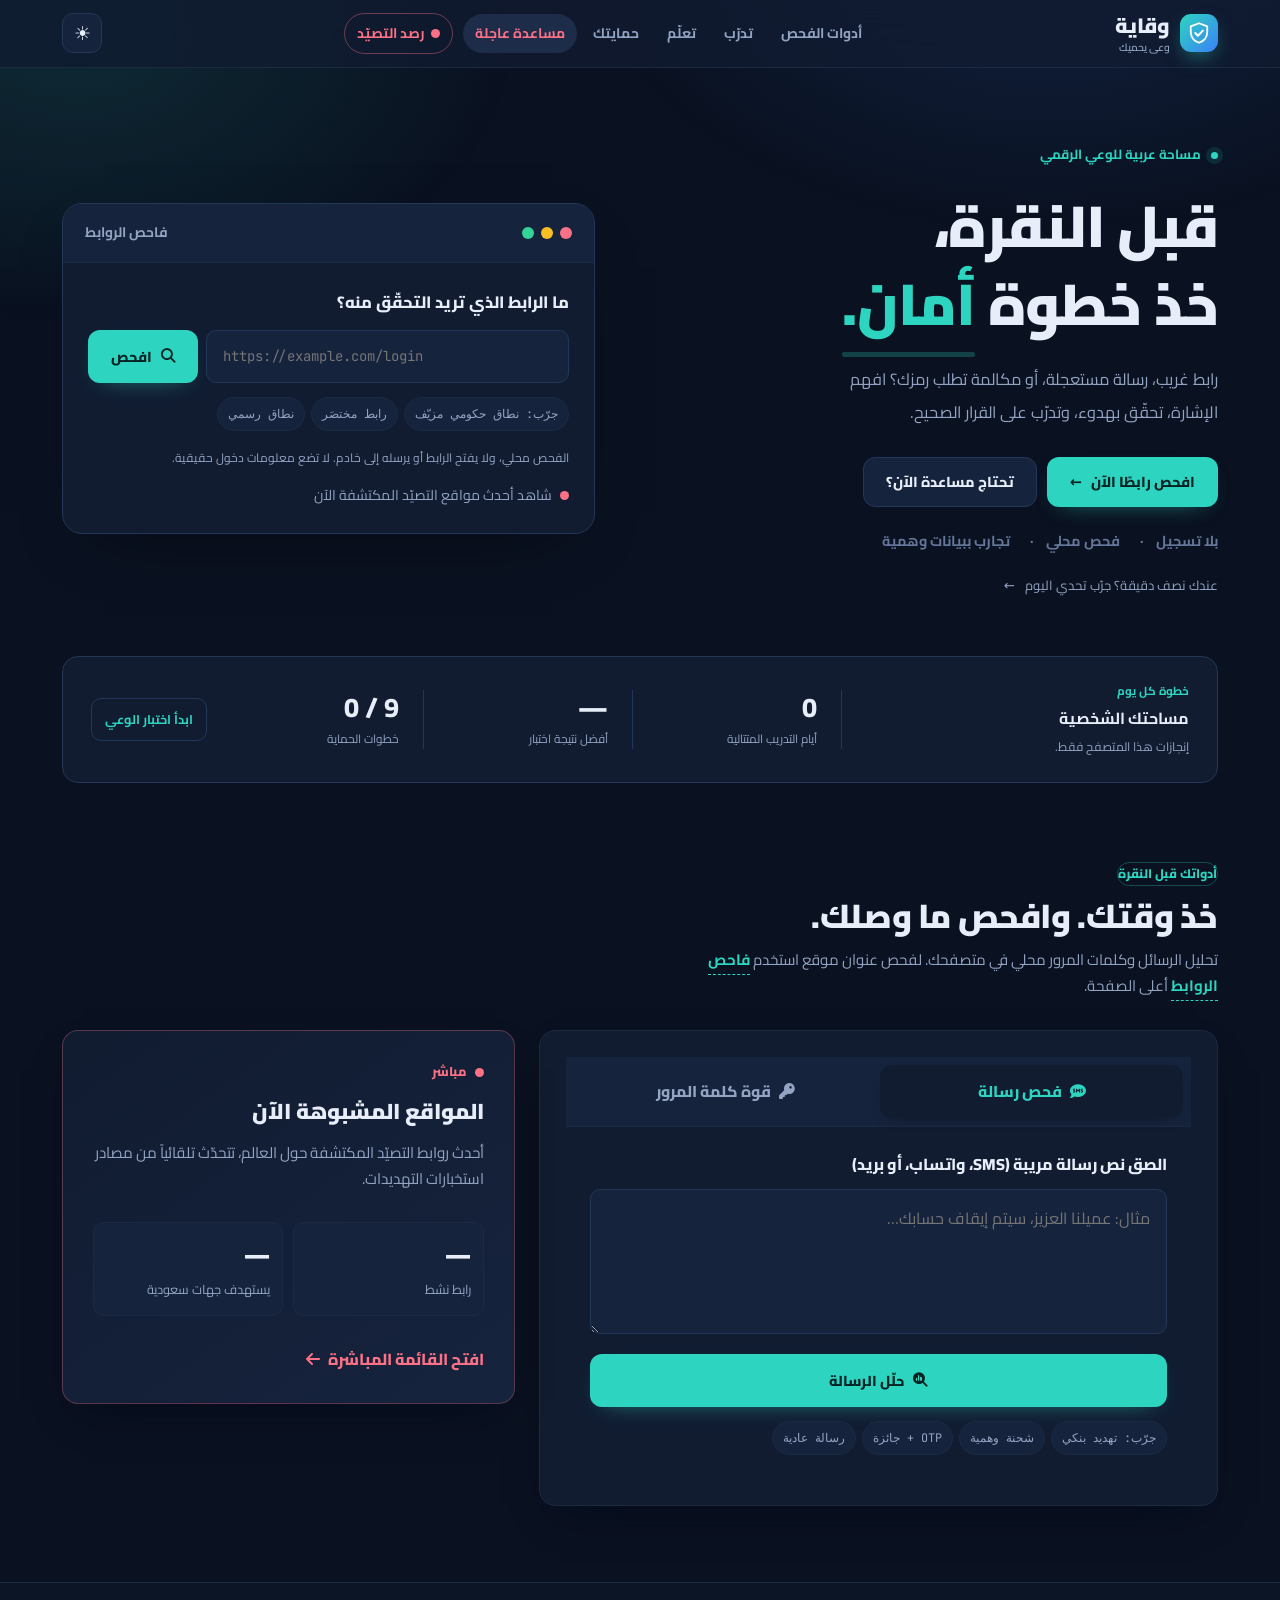
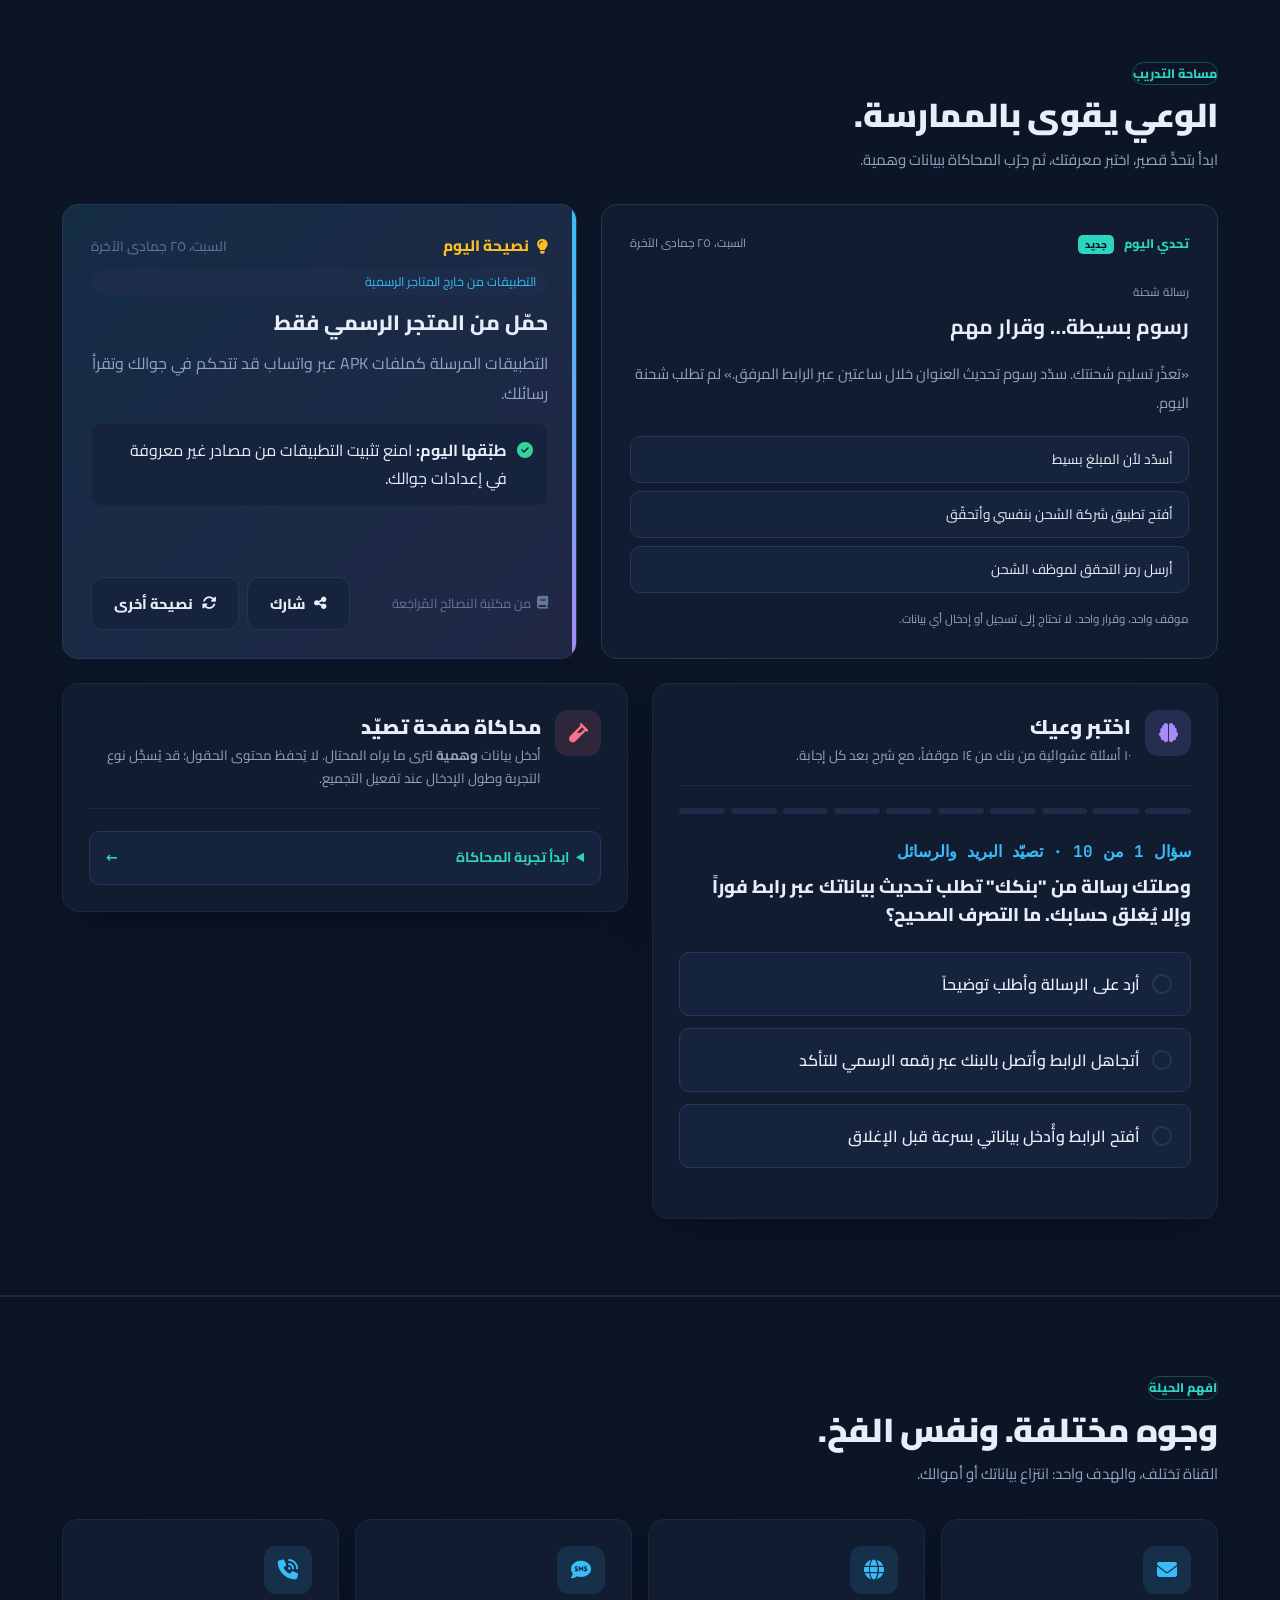
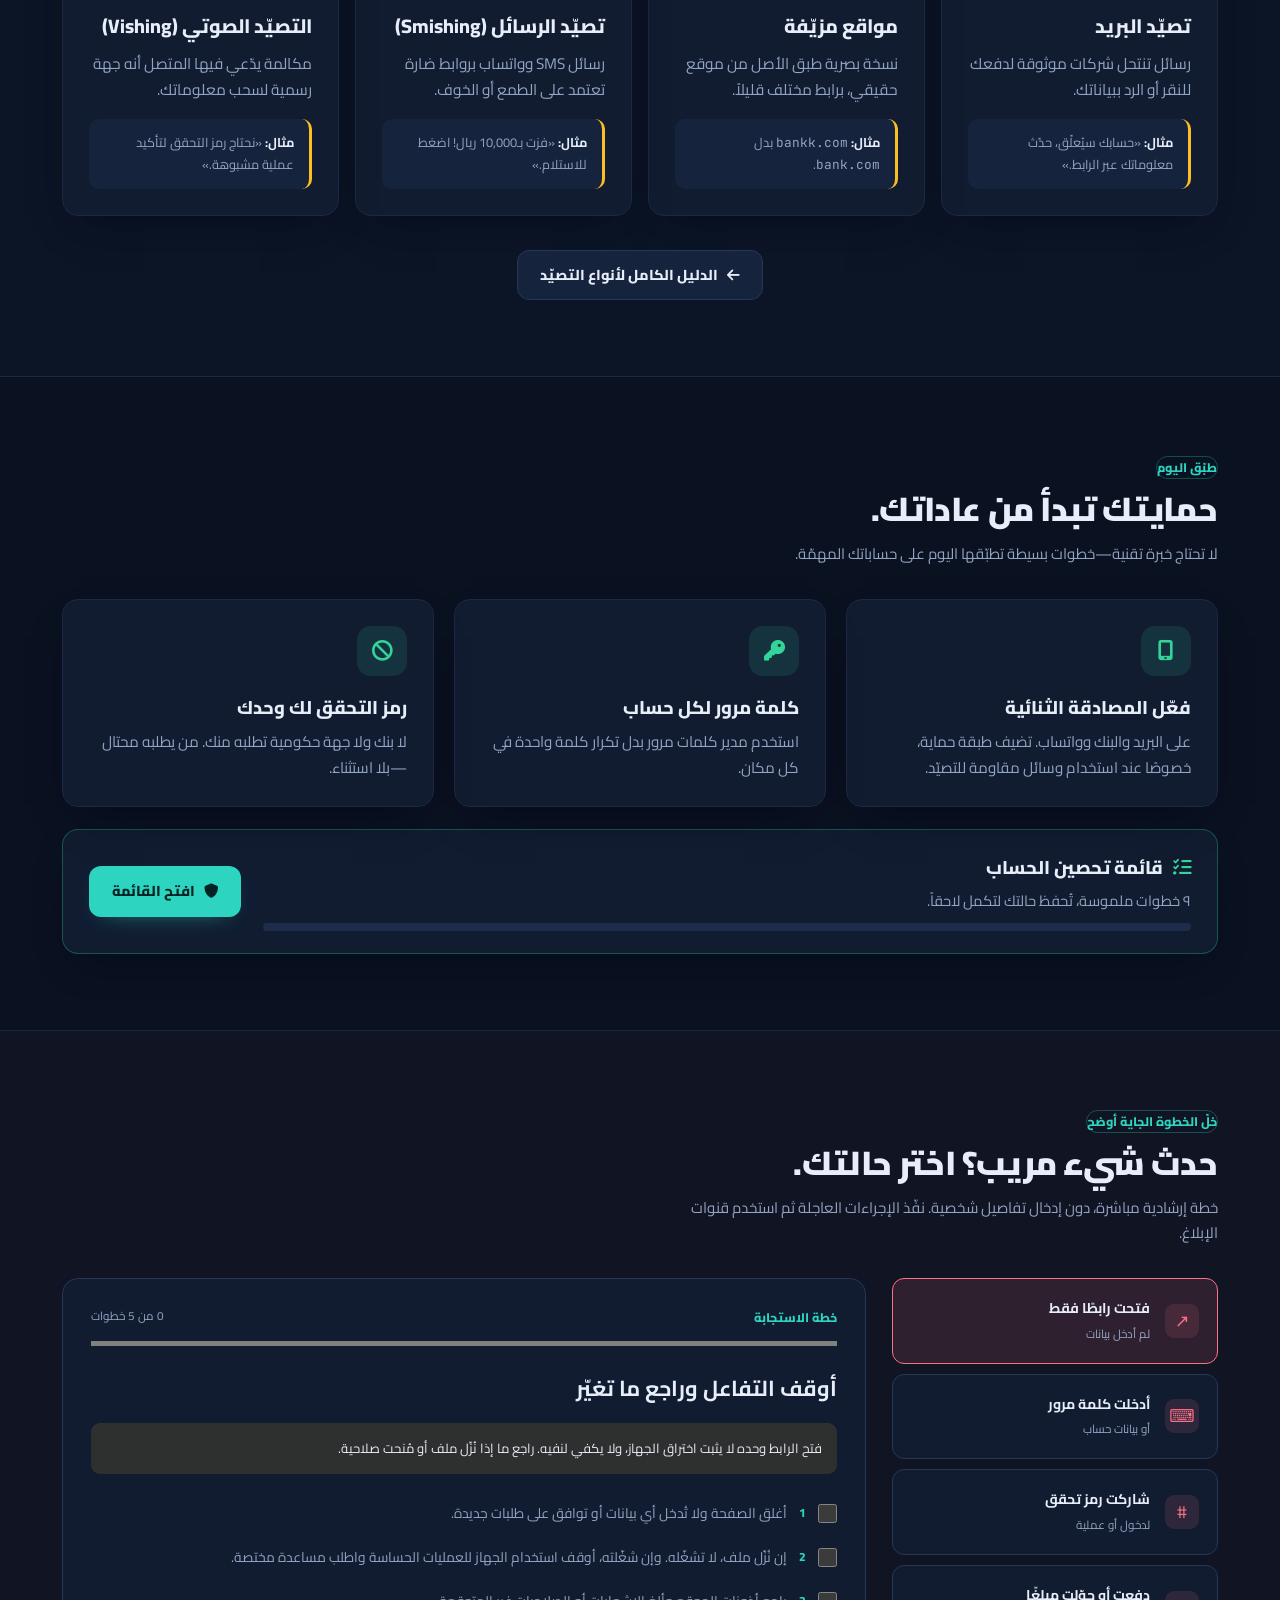
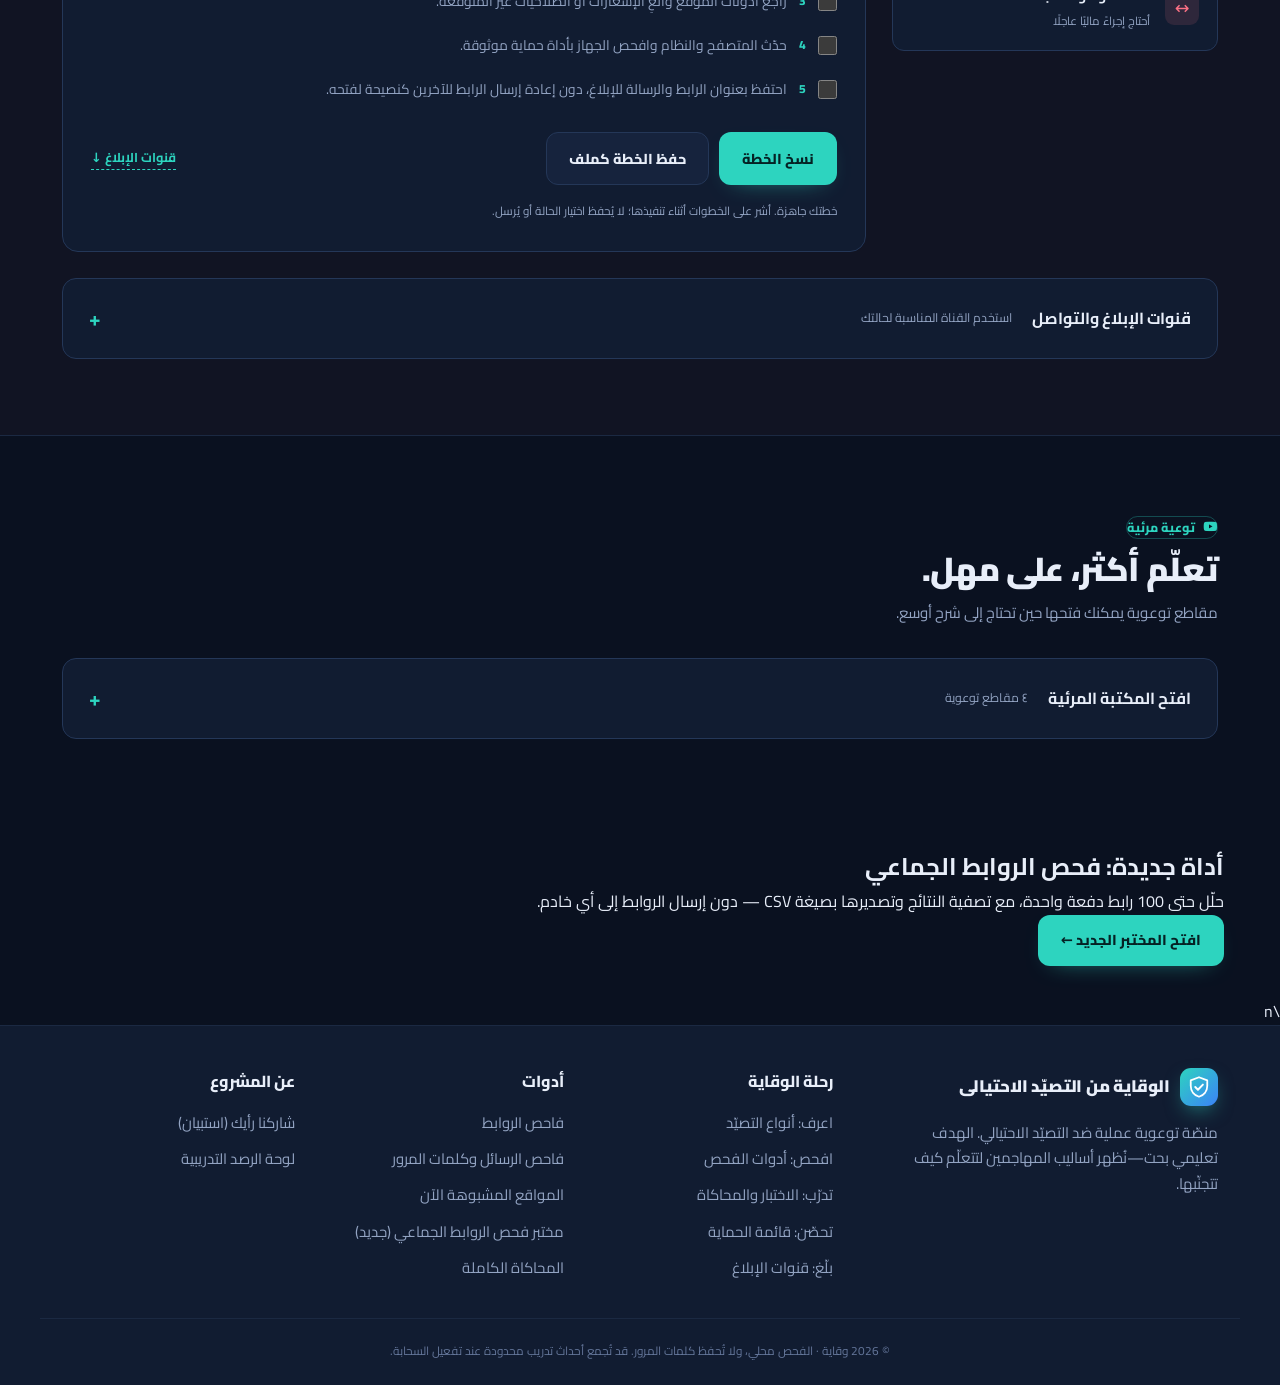
==== site/index.html @ fe2f357f "Add files via upload" ====
<!DOCTYPE html>
<html lang="ar" dir="rtl">
<head>
  <meta charset="UTF-8">
  <meta name="viewport" content="width=device-width, initial-scale=1, viewport-fit=cover">
  <meta name="description" content="الوقاية من التصيّد الاحتيالي — منصّة توعوية عربية عملية: افحص الروابط والرسائل، تابع المواقع المشبوهة مباشرة، اختبر وعيك، وتعرّف على قنوات الإبلاغ الرسمية في السعودية.">
  <meta name="theme-color" content="#0a1120">
  <title>الوقاية من التصيّد الاحتيالي | منصّة توعوية عملية</title>
  <link rel="icon" href="data:image/svg+xml,%3Csvg xmlns='http://www.w3.org/2000/svg' viewBox='0 0 32 32'%3E%3Cdefs%3E%3ClinearGradient id='g' x1='0' y1='0' x2='1' y2='1'%3E%3Cstop offset='0' stop-color='%232dd4bf'/%3E%3Cstop offset='1' stop-color='%233b82f6'/%3E%3C/linearGradient%3E%3C/defs%3E%3Cpath d='M16 2 4 6.5v8.2c0 7.4 5.1 13.3 12 15.3 6.9-2 12-7.9 12-15.3V6.5z' fill='url(%23g)'/%3E%3Cpath d='m10.5 16.2 3.8 3.8 7.4-7.6' stroke='%23fff' stroke-width='2.8' fill='none' stroke-linecap='round' stroke-linejoin='round'/%3E%3C/svg%3E">
  <link rel="preconnect" href="https://fonts.googleapis.com">
  <link rel="preconnect" href="https://fonts.gstatic.com" crossorigin>
  <link rel="stylesheet" href="https://fonts.googleapis.com/css2?family=Cairo:wght@400;600;700;800;900&family=JetBrains+Mono:wght@400;600&display=swap">
  <link rel="stylesheet" href="https://cdnjs.cloudflare.com/ajax/libs/font-awesome/6.5.1/css/all.min.css">
  <link rel="stylesheet" href="css/style.css">
  <link rel="stylesheet" href="css/home.css">
  <link rel="stylesheet" href="css/enhancements.css">
</head>
<body class="home">
  <a class="skip-link" href="#main">تخطَّ إلى المحتوى</a>
  <nav class="nav" aria-label="التنقل الرئيسي">
    <div class="container">
      <a href="index.html" class="brand" aria-label="الوقاية من التصيّد الاحتيالي — الرئيسية">
        <span class="glyph"><svg viewBox="0 0 32 32" aria-hidden="true"><path d="M16 3 5 7.2v7.6c0 6.9 4.7 12.4 11 14.2 6.3-1.8 11-7.3 11-14.2V7.2z" fill="none" stroke="currentColor" stroke-width="2.4" stroke-linejoin="round"/><path d="m11 16 3.6 3.6 6.6-6.8" fill="none" stroke="currentColor" stroke-width="2.6" stroke-linecap="round" stroke-linejoin="round"/></svg></span>
        <span class="brand-txt">وقاية<small>وعي يحميك</small></span>
      </a>
      <ul class="nav-links" id="nav-menu">
        <li><a href="#check">أدوات الفحص</a></li>
        <li><a href="#train">تدرّب</a></li>
        <li><a href="#learn">تعلّم</a></li>
        <li><a href="#protect">حمايتك</a></li>
        <li><a href="#report" class="urgent-nav">مساعدة عاجلة</a></li>
        <li><a href="pages/threat-feed.html" class="cta"><span class="live-dot"></span> رصد التصيّد</a></li>
      </ul>
      <div class="nav-tools">
        <button class="icon-btn" data-theme-toggle aria-label="تبديل السمة"><i class="fas fa-sun" data-theme-icon></i></button>
        <button class="icon-btn nav-toggle" aria-label="القائمة" aria-expanded="false" aria-controls="nav-menu"><i class="fas fa-bars"></i></button>
      </div>
    </div>
  </nav>
  <main id="main" tabindex="-1">
  <header class="hero home-hero">
    <div class="container hero-grid">
      <div class="hero-copy">
        <span class="home-eyebrow"><span aria-hidden="true"></span> مساحة عربية للوعي الرقمي</span>
        <h1>قبل النقرة،<br>خذ خطوة <em>أمان.</em></h1>
        <p class="lead">رابط غريب، رسالة مستعجلة، أو مكالمة تطلب رمزك؟ افهم الإشارة، تحقّق بهدوء، وتدرّب على القرار الصحيح.</p>
        <div class="hero-actions">
          <a href="#url-input" class="btn btn-primary" id="hero-check">افحص رابطًا الآن <span aria-hidden="true">←</span></a>
          <a href="#report" class="btn btn-ghost">تحتاج مساعدة الآن؟</a>
        </div>
        <div class="trust-row"><span>بلا تسجيل</span><span>فحص محلي</span><span>تجارب ببيانات وهمية</span></div>
        <a class="hero-text-link" href="#daily-challenge">عندك نصف دقيقة؟ جرّب تحدي اليوم <span aria-hidden="true">←</span></a>
      </div>
      <div class="inspector" id="inspector">
        <div class="inspector-head">
          <div class="dots"><i></i><i></i><i></i></div>
          <span class="title">فاحص الروابط</span>
        </div>
        <div class="inspector-body">
          <form id="inspector-form">
            <label for="url-input">ما الرابط الذي تريد التحقّق منه؟</label>
            <div class="field">
              <input id="url-input" type="text" inputmode="url" placeholder="https://example.com/login" autocomplete="off" spellcheck="false" dir="ltr">
              <button class="btn btn-primary" type="submit"><i class="fas fa-magnifying-glass"></i> افحص</button>
            </div>
          </form>
          <div class="hint-chips">
            <span class="chip" data-url="http://secure-absher-login.com/auth">جرّب: نطاق حكومي مزيّف</span>
            <span class="chip" data-url="https://bit.ly/3xR2p">رابط مختصَر</span>
            <span class="chip" data-url="https://www.my.gov.sa">نطاق رسمي</span>
          </div>
          <p class="scan-privacy">الفحص محلي، ولا يفتح الرابط أو يرسله إلى خادم. لا تضع معلومات دخول حقيقية.</p>
          <div class="verdict" id="verdict" aria-live="polite"></div>
          <a class="feed-link" href="pages/threat-feed.html"><span class="live-dot"></span> شاهد أحدث مواقع التصيّد المكتشفة الآن</a>
        </div>
      </div>
    </div>
    <section class="container" id="learning-progress" aria-labelledby="progress-title">
      <div class="progress-panel">
        <div class="progress-intro"><span class="home-overline">خطوة كل يوم</span><h2 id="progress-title">مساحتك الشخصية</h2><p>إنجازات هذا المتصفح فقط.</p></div>
        <dl class="progress-stats">
          <div><dt>أيام التدريب المتتالية</dt><dd id="progress-streak">0</dd></div>
          <div><dt>أفضل نتيجة اختبار</dt><dd id="progress-best">—</dd></div>
          <div><dt>خطوات الحماية</dt><dd id="progress-check" dir="ltr">0 / 9</dd></div>
        </dl>
        <a href="#train" id="progress-next" class="progress-next">ابدأ اختبار الوعي</a>
      </div>
    </section>
  </header>

  <section class="section" id="check" aria-labelledby="check-h">
    <div class="container">
      <div class="section-head">
        <span class="kicker">أدواتك قبل النقرة</span>
        <h2 id="check-h">خذ وقتك. وافحص ما وصلك.</h2>
        <p>تحليل الرسائل وكلمات المرور محلي في متصفحك. لفحص عنوان موقع استخدم <a href="#inspector" class="link">فاحص الروابط</a> أعلى الصفحة.</p>
      </div>

      <div class="check-grid">
        <div class="card toolbox">
          <div class="tabs" role="tablist" aria-label="أدوات الفحص">
            <button class="tab active" role="tab" id="tab-msg" aria-controls="panel-msg" aria-selected="true"><i class="fas fa-comment-sms"></i> فحص رسالة</button>
            <button class="tab" role="tab" id="tab-pw" aria-controls="panel-pw" aria-selected="false" tabindex="-1"><i class="fas fa-key"></i> قوة كلمة المرور</button>
          </div>

          <!-- فحص رسالة -->
          <div class="tab-panel" role="tabpanel" id="panel-msg" aria-labelledby="tab-msg">
            <form id="msg-form">
              <label for="msg-input">الصق نص رسالة مريبة (SMS، واتساب، أو بريد)</label>
              <textarea id="msg-input" rows="4" placeholder="مثال: عميلنا العزيز، سيتم إيقاف حسابك…"></textarea>
              <button class="btn btn-primary btn-block" type="submit"><i class="fas fa-magnifying-glass-chart"></i> حلّل الرسالة</button>
            </form>
            <div class="hint-chips">
              <span class="chip" data-msg="عميلنا العزيز، سيتم إيقاف حسابك البنكي خلال 24 ساعة. حدّث بياناتك فوراً عبر الرابط: http://alrajhi-update.xyz/login">جرّب: تهديد بنكي</span>
              <span class="chip" data-msg="البريد السعودي: شحنتك متوقفة بسبب نقص العنوان. سدد رسوم 12 ريال فقط عبر spl-delivery.top/pay">شحنة وهمية</span>
              <span class="chip" data-msg="مبروك! فزت بسحب على جائزة 50,000 ريال. أرسل رمز التحقق الذي وصلك لاستلامها">جائزة + OTP</span>
              <span class="chip" data-msg="هلا، موعدنا بكرة الساعة ٨ عند المكتب؟">رسالة عادية</span>
            </div>
            <div class="verdict" id="msg-verdict" aria-live="polite"></div>
          </div>

          <!-- قوة كلمة المرور -->
          <div class="tab-panel" role="tabpanel" id="panel-pw" aria-labelledby="tab-pw" hidden>
            <label for="pw-input">استخدم كلمة مرور وهمية للتجربة؛ لا تُحفظ ولا تُرسل</label>
            <div class="pw-field">
              <input id="pw-input" type="password" placeholder="••••••••" autocomplete="off" dir="ltr">
              <button class="icon-btn" id="pw-toggle" type="button" aria-label="إظهار كلمة المرور"><i class="fas fa-eye"></i></button>
            </div>
            <div class="pw-meter"><i id="pw-bar"></i></div>
            <div class="pw-readout"><span id="pw-label">—</span><span class="time" id="pw-time"></span></div>
            <div class="pw-notes" id="pw-notes"></div>
            <p class="tool-note"><i class="fas fa-circle-info"></i> نصيحة: استخدم عبارة مرور طويلة من ٤ كلمات عشوائية، ومدير كلمات مرور لحساباتك.</p>
          </div>
        </div>

        <!-- المواقع المشبوهة الآن -->
        <a class="card feed-teaser" href="pages/threat-feed.html">
          <span class="ft-live"><span class="live-dot"></span> مباشر</span>
          <h3>المواقع المشبوهة الآن</h3>
          <p>أحدث روابط التصيّد المكتشفة حول العالم، تتحدّث تلقائياً من مصادر استخبارات التهديدات.</p>
          <div class="ft-stats">
            <div><b id="ft-total">—</b><span>رابط نشط</span></div>
            <div><b id="ft-sa">—</b><span>يستهدف جهات سعودية</span></div>
          </div>
          <span class="ft-go">افتح القائمة المباشرة <i class="fas fa-arrow-left"></i></span>
        </a>
      </div>
    </div>
  </section>
  <section class="section alt" id="train" aria-labelledby="train-h">
    <div class="container">
      <div class="section-head">
        <span class="kicker">مساحة التدريب</span>
        <h2 id="train-h">الوعي يقوى بالممارسة.</h2>
        <p>ابدأ بتحدٍّ قصير، اختبر معرفتك، ثم جرّب المحاكاة ببيانات وهمية.</p>
      </div>

      <div class="training-feature-row">
        <article class="challenge-card" id="daily-challenge" aria-labelledby="challenge-title">
          <div class="challenge-top"><span class="feature-label">تحدي اليوم <span>جديد</span></span><time id="challenge-day"></time></div>
          <span class="challenge-channel" id="challenge-channel"></span>
          <h3 id="challenge-title">موقف قصير، وقرار أذكى</h3>
          <p class="challenge-message" id="challenge-message"></p>
          <div class="challenge-choices" id="challenge-choices" role="group" aria-label="كيف ستتصرف؟"></div>
          <div class="challenge-feedback" id="challenge-feedback" hidden aria-live="polite"></div>
          <p class="feature-note" id="challenge-status" role="status"></p>
        </article>
      <div class="daily-card loading" id="daily-tip" aria-live="polite" aria-busy="false">
        <div class="dt-head">
          <span class="dt-badge"><i class="fas fa-lightbulb"></i> نصيحة اليوم</span>
          <span class="dt-date" id="dt-date"></span>
        </div>
        <span class="dt-topic" id="dt-topic"></span>
        <h3 id="dt-title"><span class="sk" style="width:55%"></span></h3>
        <p id="dt-text"><span class="sk"></span><span class="sk" style="width:80%"></span></p>
        <div class="dt-action"><i class="fas fa-circle-check"></i><div><b>طبّقها اليوم:</b> <span id="dt-action"><span class="sk" style="width:70%"></span></span></div></div>
        <div class="dt-foot">
          <span class="dt-source" id="dt-source"><i class="fas fa-spinner fa-spin"></i> جارٍ توليد نصيحة اليوم…</span>
          <div class="dt-btns">
            <button class="btn btn-ghost" id="dt-copy" type="button"><i class="fas fa-share-nodes"></i> شارك</button>
            <button class="btn btn-ghost" id="dt-more" type="button"><i class="fas fa-rotate"></i> نصيحة أخرى</button>
          </div>
        </div>
      </div>
      </div>

      <div class="train-grid">
        <div class="card train-card">
          <div class="train-head"><span class="th-ic"><i class="fas fa-brain"></i></span><div><h3>اختبر وعيك</h3><p>١٠ أسئلة عشوائية من بنك من ١٤ موقفاً، مع شرح بعد كل إجابة.</p></div></div>
          <div class="quiz" id="quiz"></div>
        </div>

        <div class="card train-card" id="sim">
          <div class="train-head"><span class="th-ic rose"><i class="fas fa-vial"></i></span><div><h3>محاكاة صفحة تصيّد</h3><p>أدخل بيانات <b>وهمية</b> لترى ما يراه المحتال. لا يُحفظ محتوى الحقول؛ قد يُسجَّل نوع التجربة وطول الإدخال عند تفعيل التجميع.</p></div></div>
          <details class="simulation-details"><summary>ابدأ تجربة المحاكاة <span aria-hidden="true">←</span></summary>
          <div class="browser">
            <div class="browser-bar">
              <div class="dots"><span></span><span></span><span></span></div>
              <div class="browser-url"><i class="fas fa-lock-open"></i> http://<span class="bad">update-secure-account-sa</span>.com/login</div>
            </div>
            <form class="sim-form" id="sim-form">
              <div class="grp">
                <label for="sim-id">رقم الهوية أو البريد الإلكتروني</label>
                <input id="sim-id" type="text" placeholder="أدخل بيانات وهمية" autocomplete="off" dir="ltr" required>
              </div>
              <div class="grp">
                <label for="sim-pw">كلمة المرور</label>
                <input id="sim-pw" type="password" placeholder="••••••••" autocomplete="off" dir="ltr" required>
              </div>
              <button type="submit" class="btn btn-primary btn-block"><i class="fas fa-right-to-bracket"></i> تسجيل الدخول</button>

              <div class="sim-reveal" id="sim-reveal">
                <div class="gotcha">
                  <i class="fas fa-hand"></i>
                  <div><b>لحظة! لقد وقعت في الفخ.</b><p>لو كانت صفحة حقيقية لمحتال، لأصبحت بياناتك بين يديه الآن.</p></div>
                </div>
                <div class="terminal">
                  <div class="th">// intercepted_session.log</div>
                  <div class="row"><span>captured_id:</span><span id="out-id"></span></div>
                  <div class="row"><span>captured_pw:</span><span id="out-pw" class="cursor"></span></div>
                </div>
                <a href="pages/fake-login.html" class="btn btn-ghost btn-block" style="margin-top:14px"><i class="fas fa-up-right-from-square"></i> جرّب المحاكاة الكاملة بصفحة مستقلة</a>
              </div>
            </form>
          </div>
          </details>
        </div>
      </div>
    </div>
  </section>
  <section class="section alt" id="learn" aria-labelledby="learn-h">
    <div class="container">
      <div class="section-head">
        <span class="kicker">افهم الحيلة</span>
        <h2 id="learn-h">وجوه مختلفة. ونفس الفخ.</h2>
        <p>القناة تختلف، والهدف واحد: انتزاع بياناتك أو أموالك.</p>
      </div>
      <div class="type-grid">
        <div class="card type-card">
          <div class="ic"><i class="fas fa-envelope"></i></div>
          <h3>تصيّد البريد</h3>
          <p>رسائل تنتحل شركات موثوقة لدفعك للنقر أو الرد ببياناتك.</p>
          <div class="eg"><b>مثال:</b> «حسابك سيُعلّق، حدّث معلوماتك عبر الرابط.»</div>
        </div>
        <div class="card type-card">
          <div class="ic"><i class="fas fa-globe"></i></div>
          <h3>مواقع مزيّفة</h3>
          <p>نسخة بصرية طبق الأصل من موقع حقيقي، برابط مختلف قليلاً.</p>
          <div class="eg"><b>مثال:</b> <span class="mono">bankk.com</span> بدل <span class="mono">bank.com</span>.</div>
        </div>
        <div class="card type-card">
          <div class="ic"><i class="fas fa-comment-sms"></i></div>
          <h3>تصيّد الرسائل (Smishing)</h3>
          <p>رسائل SMS وواتساب بروابط ضارة تعتمد على الطمع أو الخوف.</p>
          <div class="eg"><b>مثال:</b> «فزت بـ10,000 ريال! اضغط للاستلام.»</div>
        </div>
        <div class="card type-card">
          <div class="ic"><i class="fas fa-phone-volume"></i></div>
          <h3>التصيّد الصوتي (Vishing)</h3>
          <p>مكالمة يدّعي فيها المتصل أنه جهة رسمية لسحب معلوماتك.</p>
          <div class="eg"><b>مثال:</b> «نحتاج رمز التحقق لتأكيد عملية مشبوهة.»</div>
        </div>
      </div>

      <div class="center-cta">
        <a href="pages/educational.html" class="btn btn-ghost"><i class="fas fa-arrow-left"></i> الدليل الكامل لأنواع التصيّد</a>
      </div>
    </div>
  </section>
  <section class="section" id="protect" aria-labelledby="protect-h">
    <div class="container">
      <div class="section-head">
        <span class="kicker">طبّق اليوم</span>
        <h2 id="protect-h">حمايتك تبدأ من عاداتك.</h2>
        <p>لا تحتاج خبرة تقنية—خطوات بسيطة تطبّقها اليوم على حساباتك المهمّة.</p>
      </div>
      <div class="habit-grid">
        <div class="card habit"><span class="h-ic"><i class="fas fa-mobile-screen-button"></i></span><h3>فعّل المصادقة الثنائية</h3><p>على البريد والبنك وواتساب. تضيف طبقة حماية، خصوصًا عند استخدام وسائل مقاومة للتصيّد.</p></div>
        <div class="card habit"><span class="h-ic"><i class="fas fa-key"></i></span><h3>كلمة مرور لكل حساب</h3><p>استخدم مدير كلمات مرور بدل تكرار كلمة واحدة في كل مكان.</p></div>
        <div class="card habit"><span class="h-ic"><i class="fas fa-ban"></i></span><h3>رمز التحقق لك وحدك</h3><p>لا بنك ولا جهة حكومية تطلبه منك. من يطلبه محتال—بلا استثناء.</p></div>
      </div>
      <div class="card protect-cta">
        <div class="pc-txt">
          <h3><i class="fas fa-list-check"></i> قائمة تحصين الحساب</h3>
          <p id="pc-progress-txt">٩ خطوات ملموسة، تُحفظ حالتك لتكمل لاحقاً.</p>
          <div class="pc-bar"><i id="pc-bar"></i></div>
        </div>
        <a href="pages/protection.html" class="btn btn-primary"><i class="fas fa-shield"></i> افتح القائمة</a>
      </div>
    </div>
  </section>
  <section class="section response-section" id="report" aria-labelledby="report-h">
    <div class="container">
      <div class="section-head"><span class="kicker">خلّ الخطوة الجاية أوضح</span><h2 id="report-h">حدث شيء مريب؟ اختر حالتك.</h2><p>خطة إرشادية مباشرة، دون إدخال تفاصيل شخصية. نفّذ الإجراءات العاجلة ثم استخدم قنوات الإبلاغ.</p></div>
      <div class="response-layout">
        <div class="response-picker" role="group" aria-label="ماذا حدث؟">
          <button type="button" data-incident="clicked" aria-pressed="true"><span aria-hidden="true">↗</span><span>فتحت رابطًا فقط<small>لم أدخل بيانات</small></span></button>
          <button type="button" data-incident="credentials" aria-pressed="false"><span aria-hidden="true">⌨</span><span>أدخلت كلمة مرور<small>أو بيانات حساب</small></span></button>
          <button type="button" data-incident="otp" aria-pressed="false"><span aria-hidden="true">#</span><span>شاركت رمز تحقق<small>لدخول أو عملية</small></span></button>
          <button type="button" data-incident="payment" aria-pressed="false"><span aria-hidden="true">↔</span><span>دفعت أو حوّلت مبلغًا<small>أحتاج إجراءً ماليًا عاجلًا</small></span></button>
        </div>
        <article class="response-plan" aria-labelledby="response-title">
          <div class="response-plan-head"><span class="feature-label">خطة الاستجابة</span><span id="response-count">0 من 5 خطوات</span></div>
          <progress id="response-progress" value="0" max="5" aria-label="خطوات خطة الاستجابة المنجزة"></progress>
          <h3 id="response-title">أوقف التفاعل وراجع ما تغيّر</h3>
          <p id="response-priority" class="response-priority"></p>
          <ol id="response-steps" class="response-steps"></ol>
          <div class="response-actions"><button class="btn btn-primary" id="response-copy" type="button">نسخ الخطة</button><button class="btn btn-ghost" id="response-save" type="button">حفظ الخطة كملف</button><a class="link" href="#report-channels">قنوات الإبلاغ ↓</a></div>
          <p id="response-status" class="feature-note" role="status" aria-live="polite"></p>
          <textarea id="response-copy-fallback" aria-label="نص الخطة للنسخ اليدوي" readonly hidden></textarea>
        </article>
      </div>
      <details class="resource-disclosure report-disclosure" id="report-channels">
        <summary>قنوات الإبلاغ والتواصل <span>استخدم القناة المناسبة لحالتك</span></summary>
        <div class="report-grid">
          <div class="card report-card"><span class="tag">الرسائل الاحتيالية</span><span class="val">330330</span><p>أعد توجيه الرسالة المشبوهة وفق إرشادات هيئة الاتصالات والفضاء والتقنية.</p><span class="who">تحقّق من الإجراء عبر القنوات الرسمية.</span></div>
          <div class="card report-card"><span class="tag">الجرائم المعلوماتية</span><span class="val val-txt">كلنا أمن</span><p>استخدم التطبيق الرسمي لتقديم البلاغ المناسب، واحتفظ بالأدلة دون نشر بيانات حساسة.</p><span class="who">نزّل التطبيق من متجر رسمي.</span></div>
          <div class="card report-card"><span class="tag">عملية مالية أو بطاقة</span><span class="val val-txt">بنكك أولًا</span><p>تواصل من التطبيق البنكي الذي تعرفه أو الرقم الموجود على بطاقتك؛ لا تستخدم رقمًا أرسله المشتبه به.</p><span class="who">الاسترداد أو الإيقاف يحدده البنك.</span></div>
        </div>
      </details>
    </div>
  </section>
  <section class="section" id="videos" aria-labelledby="videos-h">
    <div class="container">
      <div class="section-head">
        <span class="kicker"><i class="fab fa-youtube"></i> توعية مرئية</span>
        <h2 id="videos-h">تعلّم أكثر، على مهل.</h2>
        <p>مقاطع توعوية يمكنك فتحها حين تحتاج إلى شرح أوسع.</p>
      </div>
      <details class="resource-disclosure" id="resource-videos"><summary>افتح المكتبة المرئية <span>٤ مقاطع توعوية</span></summary>
      <div class="video-grid">
        <div class="card video-card">
          <div class="video-frame"><iframe data-src="https://www.youtube-nocookie.com/embed/muo8wk_FANU" title="كيف تتجنّب أساليب التصيّد؟" loading="lazy" allowfullscreen></iframe></div>
          <div class="video-meta"><span class="src badge-nca">NCA</span><h4>كيف تتجنّب أساليب التصيّد؟</h4><p>توجيهات الهيئة الوطنية للأمن السيبراني للوقاية من الهندسة الاجتماعية.</p></div>
        </div>
        <div class="card video-card">
          <div class="video-frame"><iframe data-src="https://www.youtube-nocookie.com/embed/9JL3oJBmycc" title="مكافحة الاحتيال المالي" loading="lazy" allowfullscreen></iframe></div>
          <div class="video-meta"><span class="src badge-sama">SAMA</span><h4>مكافحة الاحتيال المالي</h4><p>جهود البنك المركزي في رصد الحسابات المشبوهة وتجميدها.</p></div>
        </div>
        <div class="card video-card">
          <div class="video-frame"><iframe data-src="https://www.youtube-nocookie.com/embed/CPqf_sFIx1k" title="استراتيجيات الوقاية من النصب" loading="lazy" allowfullscreen></iframe></div>
          <div class="video-meta"><span class="src badge-tv">صباح السعودية</span><h4>استراتيجيات الوقاية من النصب</h4><p>خبراء أمن سيبراني يناقشون أحدث أساليب المحتالين.</p></div>
        </div>
        <div class="card video-card">
          <div class="video-frame"><iframe data-src="https://www.youtube-nocookie.com/embed/hdJ4m8_Iy3E" title="خطوات الإبلاغ عبر كلنا أمن" loading="lazy" allowfullscreen></iframe></div>
          <div class="video-meta"><span class="src badge-moi">وزارة الداخلية</span><h4>خطوات الإبلاغ عبر «كلنا أمن»</h4><p>دليل تقديم بلاغ رسمي عند التعرّض لجريمة معلوماتية.</p></div>
        </div>
      </div>
      </details>
    </div>
  </section>
  </main>

  <section class="container" style="padding:32px 16px"><h2>أداة جديدة: فحص الروابط الجماعي</h2><p>حلّل حتى 100 رابط دفعة واحدة، مع تصفية النتائج وتصديرها بصيغة CSV — دون إرسال الروابط إلى أي خادم.</p><a class="btn btn-primary" href="pages/bulk-tools.html">افتح المختبر الجديد ←</a></section>\n  <!-- ═════════ التذييل ═════════ -->
  <footer class="footer">
    <div class="container footer-grid">
      <div class="f-about">
        <a href="index.html" class="brand"><span class="glyph"><svg viewBox="0 0 32 32" aria-hidden="true"><path d="M16 3 5 7.2v7.6c0 6.9 4.7 12.4 11 14.2 6.3-1.8 11-7.3 11-14.2V7.2z" fill="none" stroke="currentColor" stroke-width="2.4" stroke-linejoin="round"/><path d="m11 16 3.6 3.6 6.6-6.8" fill="none" stroke="currentColor" stroke-width="2.6" stroke-linecap="round" stroke-linejoin="round"/></svg></span><span class="brand-txt">الوقاية من التصيّد الاحتيالي</span></a>
        <p>منصّة توعوية عملية ضد التصيّد الاحتيالي. الهدف تعليمي بحت—نُظهر أساليب المهاجمين لتتعلّم كيف تتجنّبها.</p>
      </div>
      <div>
        <h5>رحلة الوقاية</h5>
        <ul>
          <li><a href="pages/educational.html">اعرف: أنواع التصيّد</a></li>
          <li><a href="#check">افحص: أدوات الفحص</a></li>
          <li><a href="#train">تدرّب: الاختبار والمحاكاة</a></li>
          <li><a href="pages/protection.html">تحصّن: قائمة الحماية</a></li>
          <li><a href="#report">بلّغ: قنوات الإبلاغ</a></li>
        </ul>
      </div>
      <div>
        <h5>أدوات</h5>
        <ul>
          <li><a href="#inspector">فاحص الروابط</a></li>
          <li><a href="#check">فاحص الرسائل وكلمات المرور</a></li>
          <li><a href="pages/threat-feed.html">المواقع المشبوهة الآن</a></li><li><a href="pages/bulk-tools.html">مختبر فحص الروابط الجماعي (جديد)</a></li>
          <li><a href="pages/fake-login.html">المحاكاة الكاملة</a></li>
        </ul>
      </div>
      <div>
        <h5>عن المشروع</h5>
        <ul>
          <li><a href="pages/survey.html">شاركنا رأيك (استبيان)</a></li>
          <li><a href="pages/admin-view.html">لوحة الرصد التدريبية</a></li>
        </ul>
      </div>
    </div>
    <div class="container footer-bottom">© 2026 وقاية · الفحص محلي، ولا تُحفظ كلمات المرور. قد تُجمع أحداث تدريب محدودة عند تفعيل السحابة.</div>
  </footer>

  <button class="to-top" aria-label="أعلى الصفحة"><i class="fas fa-arrow-up"></i></button>

  <script src="js/cloud-config.js"></script>
  <script type="module" src="js/app.js"></script>
  <script src="js/enhancements.js" defer></script>
</body>
</html>
---- site/css/style.css ----
/* ============================================================
   الوقاية من التصيّد الاحتيالي — نظام التصميم الموحّد
   هوية «وقاية»: أزرق كحلي هادئ + تركواز للثقة والحماية،
   وألوان دلالية للتهديد (أخضر آمن / كهرماني تنبيه / وردي خطر).
   الخطوط تُحمَّل في <head> كل صفحة (Cairo + JetBrains Mono).
   ============================================================ */

/* ---------- الرموز (Design tokens) ---------- */
:root {
  /* الطبقات (سطح داكن كحلي، ليس أسود) */
  --ink:        #0a1120;
  --surface:    #111c31;
  --surface-2:  #16233d;
  --surface-3:  #1c2c49;
  --line:       #243758;
  --line-soft:  #1b2942;

  /* النص */
  --text:       #e8eef9;
  --muted:      #93a4c3;
  --faint:      #64769a;

  /* ألوان دلالية للتهديد (traffic-light) */
  --cyan:    #38bdf8;   /* تفاعلي / تحقّق */
  --indigo:  #6366f1;
  --emerald: #34d399;   /* آمن / صحيح */
  --amber:   #fbbf24;   /* تنبيه */
  --rose:    #fb7185;   /* خطر / تصيّد */
  --violet:  #a78bfa;

  --cyan-weak:    rgba(56, 189, 248, 0.12);
  --emerald-weak: rgba(52, 211, 153, 0.12);
  --amber-weak:   rgba(251, 191, 36, 0.12);
  --rose-weak:    rgba(251, 113, 133, 0.12);

  --brand:      #2dd4bf;   /* تركواز الهوية */
  --brand-weak: rgba(45, 212, 191, 0.12);
  --brand-grad: linear-gradient(135deg, #2dd4bf 0%, #3b82f6 100%);
  --danger-grad: linear-gradient(135deg, #fb7185 0%, #f43f5e 100%);

  /* الحواف والظلال */
  --r-sm: 10px;
  --r:    16px;
  --r-lg: 22px;
  --r-pill: 999px;
  --shadow: 0 18px 40px -20px rgba(2, 8, 23, 0.85);
  --shadow-lg: 0 30px 60px -25px rgba(2, 8, 23, 0.9);
  --ring: 0 0 0 4px rgba(56, 189, 248, 0.22);

  /* المقاسات */
  --nav-h: 68px;
  --maxw: 1180px;

  --font: 'Cairo', system-ui, sans-serif;
  --mono: 'JetBrains Mono', 'Courier New', monospace;
}

/* ---------- السمة الفاتحة ---------- */
body.theme-light {
  --ink:        #eef3fb;
  --surface:    #ffffff;
  --surface-2:  #f5f8fd;
  --surface-3:  #eaf1fb;
  --line:       #dbe4f2;
  --line-soft:  #e7eef8;
  --text:       #0f1b33;
  --muted:      #51617d;
  --faint:      #8493ac;
  --cyan:    #0284c7;
  --indigo:  #4f46e5;
  --brand:   #0d9488;
  --brand-weak: rgba(13, 148, 136, 0.10);
  --emerald: #059669;
  --amber:   #d97706;
  --rose:    #e11d48;
  --violet:  #7c3aed;
  --cyan-weak:    rgba(14, 165, 233, 0.10);
  --emerald-weak: rgba(5, 150, 105, 0.10);
  --amber-weak:   rgba(217, 119, 6, 0.12);
  --rose-weak:    rgba(225, 29, 72, 0.10);
  --shadow: 0 18px 40px -24px rgba(15, 27, 51, 0.35);
  --shadow-lg: 0 30px 60px -28px rgba(15, 27, 51, 0.35);
}

/* ---------- الأساس ---------- */
*, *::before, *::after { margin: 0; padding: 0; box-sizing: border-box; }
html { scroll-behavior: smooth; scroll-padding-top: calc(var(--nav-h) + 20px); }
body {
  font-family: var(--font);
  background: var(--ink);
  color: var(--text);
  direction: rtl;
  line-height: 1.7;
  overflow-x: hidden;
  -webkit-font-smoothing: antialiased;
  transition: background .3s ease, color .3s ease;
}
body::before {
  content: "";
  position: fixed; inset: 0; z-index: -2; pointer-events: none;
  background:
    radial-gradient(50rem 32rem at 82% -8%, rgba(59, 130, 246, 0.16), transparent 60%),
    radial-gradient(46rem 30rem at 6% 4%, rgba(45, 212, 191, 0.13), transparent 60%);
}
body.theme-light::before { opacity: .55; }

a { color: inherit; text-decoration: none; }
ul { list-style: none; }
img { max-width: 100%; display: block; }
:focus-visible { outline: none; box-shadow: var(--ring); border-radius: 6px; }

.container { max-width: var(--maxw); margin: 0 auto; padding: 0 22px; position: relative; }
.mono { font-family: var(--mono); direction: ltr; text-align: left; unicode-bidi: plaintext; }

/* الألوان الدلالية القابلة لإعادة الاستخدام */
.c-cyan { color: var(--cyan); } .c-emerald { color: var(--emerald); }
.c-amber { color: var(--amber); } .c-rose { color: var(--rose); }
.c-muted { color: var(--muted); }

/* ---------- شريط التنقل ---------- */
.nav {
  position: fixed; top: 0; inset-inline: 0; z-index: 900; height: var(--nav-h);
  display: flex; align-items: center;
  background: color-mix(in srgb, var(--surface) 78%, transparent);
  backdrop-filter: blur(16px); -webkit-backdrop-filter: blur(16px);
  border-bottom: 1px solid var(--line-soft);
}
.nav .container { display: flex; align-items: center; justify-content: space-between; gap: 18px; }
.brand { display: flex; align-items: center; gap: 10px; font-weight: 900; letter-spacing: -.2px; min-width: 0; }
.brand-txt { font-size: clamp(.92rem, 2.4vw, 1.08rem); white-space: nowrap; overflow: hidden; text-overflow: ellipsis; }
.brand .glyph {
  width: 38px; height: 38px; border-radius: 11px; display: grid; place-items: center; flex-shrink: 0;
  background: var(--brand-grad); color: #fff;
  box-shadow: 0 8px 20px -6px rgba(45, 212, 191, .55);
}
.brand .glyph svg { width: 24px; height: 24px; }
.skip-link { position: absolute; inset-inline-start: 12px; top: -60px; z-index: 2000; background: var(--brand); color: #04121f; padding: 10px 16px; border-radius: 10px; font-weight: 800; }
.skip-link:focus { top: 12px; }
.nav-links { display: flex; align-items: center; gap: 4px; }
.nav-links a {
  display: inline-flex; align-items: center; gap: 7px;
  padding: 8px 13px; border-radius: var(--r-pill); font-weight: 700; font-size: .94rem;
  color: var(--muted); transition: color .2s, background .2s; white-space: nowrap;
}
.nav-links a .n { display: inline-grid; place-items: center; width: 20px; height: 20px; border-radius: 50%; font-size: .72rem; background: var(--surface-3); color: var(--faint); transition: all .2s; }
.nav-links a.active .n, .nav-links a:hover .n { background: var(--brand); color: #04121f; }
.nav-links a:hover, .nav-links a.active { color: var(--text); background: var(--surface-3); }
.nav-links a.cta { color: var(--rose); border: 1px solid color-mix(in srgb, var(--rose) 40%, transparent); margin-inline-start: 6px; }
.nav-links a.cta:hover, .nav-links a.cta.active { background: var(--rose-weak); color: var(--rose); }
.nav-tools { display: flex; align-items: center; gap: 8px; }
.icon-btn {
  width: 40px; height: 40px; border-radius: 11px; border: 1px solid var(--line);
  background: var(--surface-2); color: var(--text); cursor: pointer;
  display: grid; place-items: center; font-size: 1.05rem; transition: all .2s;
}
.icon-btn:hover { border-color: var(--cyan); color: var(--cyan); }
.nav-toggle { display: none; }

@media (max-width: 1100px) {
  .nav-links {
    position: fixed; top: var(--nav-h); inset-inline: 0;
    flex-direction: column; align-items: stretch; gap: 2px; padding: 12px;
    background: var(--surface); border-bottom: 1px solid var(--line);
    transform: translateY(-140%); visibility: hidden; transition: transform .3s ease, visibility 0s .3s; box-shadow: var(--shadow);
  }
  .nav-links.open { transform: translateY(0); visibility: visible; transition: transform .3s ease; }
  .nav-links a { padding: 13px 16px; border-radius: 12px; }
  .nav-links a.cta { margin: 6px 0 0; justify-content: center; }
  .nav-toggle { display: grid; }
}

/* ---------- الأزرار ---------- */
.btn {
  display: inline-flex; align-items: center; justify-content: center; gap: 9px;
  padding: 14px 26px; border-radius: var(--r-pill); font-family: var(--font);
  font-weight: 800; font-size: 1rem; cursor: pointer; border: 1px solid transparent;
  transition: transform .18s ease, box-shadow .2s ease, background .2s, color .2s;
}
.btn:active { transform: translateY(1px); }
.btn-primary { background: var(--brand-grad); color: #fff; box-shadow: 0 14px 28px -12px rgba(45,212,191,.6); }
.btn-primary:hover { transform: translateY(-2px); box-shadow: 0 20px 36px -12px rgba(59,130,246,.7); }
.btn-ghost { background: var(--surface-2); color: var(--text); border-color: var(--line); }
.btn-ghost:hover { border-color: var(--cyan); color: var(--cyan); }
.btn-danger { background: var(--danger-grad); color: #fff; box-shadow: 0 14px 28px -14px rgba(244,63,94,.7); }
.btn-block { width: 100%; }

/* ---------- عناوين الأقسام ---------- */
.section { padding: 96px 0; }
.section-head { max-width: 640px; margin: 0 auto 52px; text-align: center; }
.kicker {
  display: inline-flex; align-items: center; gap: 8px; font-weight: 800; font-size: .84rem;
  color: var(--brand); background: var(--brand-weak); padding: 6px 15px; border-radius: var(--r-pill);
  border: 1px solid color-mix(in srgb, var(--brand) 30%, transparent); margin-bottom: 16px;
}
.kicker.step { padding: 5px 16px 5px 6px; font-size: .9rem; }
.kicker.step .kn { display: grid; place-items: center; width: 26px; height: 26px; border-radius: 50%; background: var(--brand-grad); color: #fff; font-size: .82rem; }
.section.alt { background: color-mix(in srgb, var(--surface) 55%, transparent); border-block: 1px solid var(--line-soft); }
.section-tight { padding-top: 64px; }
.section-head h2 { font-size: clamp(1.8rem, 4vw, 2.6rem); font-weight: 900; line-height: 1.25; letter-spacing: -.6px; }
.section-head p { margin-top: 12px; color: var(--muted); font-size: 1.08rem; }

/* ---------- البطاقة العامة ---------- */
.card {
  background: var(--surface); border: 1px solid var(--line-soft);
  border-radius: var(--r); box-shadow: var(--shadow);
}
.type-card, .habit, .report-card, .video-card { transition: transform .2s ease, border-color .2s ease; }
.type-card:hover, .habit:hover, .report-card:hover, .video-card:hover { transform: translateY(-3px); border-color: color-mix(in srgb, var(--brand) 40%, transparent); }
.link { color: var(--brand); font-weight: 700; border-bottom: 1px dashed currentColor; }
.card-pad { padding: 26px; }

/* ============================================================
   القسم الاستهلالي + فاحص الروابط
   ============================================================ */
.hero { padding: calc(var(--nav-h) + 64px) 0 60px; }
.hero-grid { display: grid; grid-template-columns: 1.05fr 1fr; gap: 46px; align-items: center; }
.hero-badge {
  display: inline-flex; align-items: center; gap: 8px; font-weight: 800; font-size: .84rem;
  color: var(--brand); background: var(--brand-weak); padding: 7px 16px; border-radius: var(--r-pill);
  border: 1px solid color-mix(in srgb, var(--brand) 30%, transparent); margin-bottom: 22px;
}
.hero h1 { font-size: clamp(2.1rem, 5.2vw, 3.5rem); font-weight: 900; line-height: 1.22; letter-spacing: -1.2px; }
.hero h1 .grad { background: var(--brand-grad); -webkit-background-clip: text; background-clip: text; color: transparent; }
.hero p.lead { margin-top: 20px; font-size: 1.15rem; color: var(--muted); max-width: 46ch; }
.hero-actions { display: flex; gap: 14px; margin-top: 30px; flex-wrap: wrap; }
.trust-row { display: flex; gap: 20px; margin-top: 30px; flex-wrap: wrap; }
.trust-row span { display: flex; align-items: center; gap: 8px; color: var(--faint); font-size: .9rem; font-weight: 700; }
.trust-row i { color: var(--emerald); }

/* أداة فاحص الروابط */
.inspector {
  background: var(--surface); border: 1px solid var(--line);
  border-radius: var(--r-lg); box-shadow: var(--shadow-lg); overflow: hidden;
}
.inspector-head {
  display: flex; align-items: center; gap: 10px; padding: 15px 20px;
  background: var(--surface-2); border-bottom: 1px solid var(--line-soft);
}
.inspector-head .dots { display: flex; gap: 7px; }
.inspector-head .dots i { width: 12px; height: 12px; border-radius: 50%; display: block; }
.inspector-head .dots i:nth-child(1) { background: #fb7185; }
.inspector-head .dots i:nth-child(2) { background: #fbbf24; }
.inspector-head .dots i:nth-child(3) { background: #34d399; }
.inspector-head .title { margin-inline-start: auto; font-size: .86rem; font-weight: 700; color: var(--muted); }
.inspector-body { padding: 24px; }
.inspector-body label { display: block; font-weight: 800; margin-bottom: 10px; font-size: .98rem; }
.field { display: flex; gap: 10px; }
.field input {
  flex: 1; padding: 14px 16px; border-radius: var(--r-sm); border: 1px solid var(--line);
  background: var(--surface-2); color: var(--text); font-family: var(--mono);
  font-size: .95rem; direction: ltr; text-align: left; transition: border .2s, box-shadow .2s;
}
.field input:focus { border-color: var(--cyan); box-shadow: var(--ring); }
.field .btn { padding-inline: 22px; white-space: nowrap; }
#msg-input {
  width: 100%; resize: vertical; min-height: 110px; padding: 14px 16px; border-radius: var(--r-sm);
  border: 1px solid var(--line); background: var(--surface-2); color: var(--text);
  font-family: inherit; font-size: 1rem; line-height: 1.8; transition: border .2s, box-shadow .2s;
}
#msg-input:focus { border-color: var(--cyan); box-shadow: var(--ring); outline: none; }
.check-item:focus-visible, .q-opt:focus-visible, .chip:focus-visible { outline: 2px solid var(--cyan); outline-offset: 3px; }
@media (prefers-reduced-motion: reduce) { *, *::before, *::after { animation-duration: .01ms !important; transition-duration: .01ms !important; scroll-behavior: auto !important; } }
.hint-chips { display: flex; flex-wrap: wrap; gap: 8px; margin-top: 14px; }
.chip {
  font-family: var(--mono); font-size: .78rem; color: var(--muted); cursor: pointer;
  background: var(--surface-2); border: 1px solid var(--line-soft); padding: 6px 11px;
  border-radius: var(--r-pill); direction: ltr; transition: all .2s;
}
.chip:hover { border-color: var(--cyan); color: var(--cyan); }

/* نتيجة الفحص */
.verdict { margin-top: 22px; display: none; }
.verdict.show { display: block; animation: rise .4s ease; }
.verdict-banner {
  display: flex; align-items: center; gap: 14px; padding: 16px 18px; border-radius: var(--r-sm);
  font-weight: 800; border: 1px solid;
}
.verdict-banner .score { margin-inline-start: auto; font-family: var(--mono); font-weight: 700; opacity: .9; }
.verdict-banner.safe   { background: var(--emerald-weak); border-color: var(--emerald); color: var(--emerald); }
.verdict-banner.warn   { background: var(--amber-weak); border-color: var(--amber); color: var(--amber); }
.verdict-banner.danger { background: var(--rose-weak); border-color: var(--rose); color: var(--rose); }
.verdict-banner i { font-size: 1.5rem; }
.flag-list { margin-top: 14px; display: flex; flex-direction: column; gap: 10px; }
.flag {
  display: flex; gap: 12px; align-items: flex-start; padding: 12px 14px;
  background: var(--surface-2); border: 1px solid var(--line-soft); border-radius: var(--r-sm);
  border-inline-start: 3px solid var(--faint);
}
.flag.bad  { border-inline-start-color: var(--rose); }
.flag.mid  { border-inline-start-color: var(--amber); }
.flag.good { border-inline-start-color: var(--emerald); }
.flag i { margin-top: 3px; font-size: 1rem; }
.flag.bad i { color: var(--rose); } .flag.mid i { color: var(--amber); } .flag.good i { color: var(--emerald); }
.flag b { display: block; font-size: .96rem; }
.flag small { color: var(--muted); font-size: .86rem; }
.flag code { font-family: var(--mono); color: var(--cyan); direction: ltr; }

/* ---------- شريط الإحصائيات ---------- */
.stat-strip { display: grid; grid-template-columns: repeat(4, 1fr); gap: 18px; margin-top: 60px; }
.stat {
  background: var(--surface); border: 1px solid var(--line-soft); border-radius: var(--r);
  padding: 24px 20px; text-align: center;
}
.stat .num { font-size: 2.3rem; font-weight: 900; line-height: 1; font-variant-numeric: tabular-nums; }
.stat .lbl { margin-top: 10px; color: var(--muted); font-size: .92rem; font-weight: 600; }
.stat.d .num { color: var(--rose); } .stat.a .num { color: var(--amber); }
.stat.s .num { color: var(--emerald); } .stat.c .num { color: var(--cyan); }

/* ============================================================
   شبكة الأدوات
   ============================================================ */
.tools-grid { display: grid; grid-template-columns: repeat(auto-fit, minmax(320px, 1fr)); gap: 24px; }
.tool { padding: 28px; display: flex; flex-direction: column; }
.tool .tool-ic {
  width: 52px; height: 52px; border-radius: 14px; display: grid; place-items: center;
  font-size: 1.4rem; margin-bottom: 18px;
}
.tool.t-cyan .tool-ic { background: var(--cyan-weak); color: var(--cyan); }
.tool.t-violet .tool-ic { background: color-mix(in srgb, var(--violet) 15%, transparent); color: var(--violet); }
.tool.t-emerald .tool-ic { background: var(--emerald-weak); color: var(--emerald); }
.tool.t-amber .tool-ic { background: var(--amber-weak); color: var(--amber); }
.tool h3 { font-size: 1.3rem; font-weight: 800; }
.tool p { color: var(--muted); margin: 8px 0 18px; font-size: .98rem; flex: 1; }

/* فاحص كلمة المرور */
.pw-field { position: relative; }
.pw-field .icon-btn { position: absolute; inset-inline-end: 6px; top: 50%; transform: translateY(-50%); width: 36px; height: 36px; }
.pw-field input {
  width: 100%; padding: 14px 48px 14px 16px; border-radius: var(--r-sm); border: 1px solid var(--line);
  background: var(--surface-2); color: var(--text); font-family: var(--mono);
  font-size: .95rem; direction: ltr; text-align: left;
}
.pw-field input:focus { border-color: var(--cyan); box-shadow: var(--ring); }
.pw-meter { height: 8px; border-radius: 6px; background: var(--surface-3); margin-top: 14px; overflow: hidden; }
.pw-meter i { display: block; height: 100%; width: 0; border-radius: 6px; transition: width .35s ease, background .35s ease; }
.pw-readout { display: flex; justify-content: space-between; margin-top: 10px; font-size: .9rem; font-weight: 700; }
.pw-readout .time { font-family: var(--mono); color: var(--muted); direction: ltr; }
.pw-notes { margin-top: 12px; display: flex; flex-direction: column; gap: 6px; font-size: .86rem; color: var(--muted); }
.pw-notes span { display: flex; align-items: center; gap: 8px; }
.pw-notes span.ok { color: var(--emerald); } .pw-notes span.no i { color: var(--faint); }

/* ============================================================
   محاكاة التصيّد
   ============================================================ */
.sim-wrap { max-width: 640px; margin: 0 auto; }
.sim-warn {
  display: flex; gap: 14px; padding: 18px 20px; border-radius: var(--r);
  background: var(--amber-weak); border: 1px solid color-mix(in srgb, var(--amber) 35%, transparent);
  margin-bottom: 22px;
}
.sim-warn i { font-size: 1.6rem; color: var(--amber); }
.sim-warn b { color: var(--amber); }
.sim-warn p { color: var(--muted); font-size: .92rem; margin-top: 4px; }

.browser {
  border-radius: var(--r); overflow: hidden; border: 1px solid var(--line);
  background: var(--surface); box-shadow: var(--shadow);
}
.browser-bar {
  display: flex; align-items: center; gap: 14px; padding: 12px 16px;
  background: var(--surface-2); border-bottom: 1px solid var(--line-soft);
}
.browser-bar .dots { display: flex; gap: 6px; }
.browser-bar .dots span { width: 11px; height: 11px; border-radius: 50%; }
.browser-bar .dots span:nth-child(1){background:#fb7185;}
.browser-bar .dots span:nth-child(2){background:#fbbf24;}
.browser-bar .dots span:nth-child(3){background:#34d399;}
.browser-url {
  flex: 1; background: var(--ink); border: 1px solid var(--line); border-radius: var(--r-pill);
  padding: 8px 15px; font-family: var(--mono); font-size: .85rem; color: var(--muted);
  direction: ltr; text-align: left; display: flex; align-items: center; gap: 10px;
}
.browser-url i { color: var(--rose); }
.browser-url .bad { color: var(--rose); }
.sim-form { padding: 30px; }
.sim-form .grp { margin-bottom: 18px; }
.sim-form label { display: block; font-weight: 700; margin-bottom: 8px; font-size: .92rem; color: var(--muted); }
.sim-form input {
  width: 100%; padding: 13px 15px; border-radius: var(--r-sm); border: 1px solid var(--line);
  background: var(--surface-2); color: var(--text); font-size: 1rem; direction: ltr; text-align: right;
}
.sim-form input:focus { border-color: var(--cyan); box-shadow: var(--ring); }

.sim-reveal { display: none; margin-top: 24px; }
.sim-reveal.show { display: block; animation: rise .45s ease; }
.gotcha {
  display: flex; gap: 16px; align-items: center; padding: 20px; border-radius: var(--r);
  background: var(--rose-weak); border: 1px solid var(--rose); color: var(--rose);
}
.gotcha i { font-size: 2.4rem; }
.gotcha b { font-size: 1.2rem; }
.gotcha p { color: var(--muted); font-size: .92rem; margin-top: 3px; }
.terminal {
  margin-top: 18px; background: #060b16; border: 1px solid var(--line); border-radius: var(--r);
  padding: 18px; font-family: var(--mono); direction: ltr; text-align: left;
}
.terminal .th { color: var(--faint); border-bottom: 1px solid var(--line); padding-bottom: 8px; margin-bottom: 12px; font-size: .8rem; }
.terminal .row { display: flex; gap: 10px; margin-bottom: 8px; font-size: .92rem; }
.terminal .row span:first-child { color: var(--emerald); }
.terminal .row span:last-child { color: #e8eef9; }
.cursor::after { content: "▊"; color: var(--emerald); animation: blink 1s steps(1) infinite; }

/* ============================================================
   قوائم التعليم / علامات التحذير
   ============================================================ */
.type-grid { display: grid; grid-template-columns: repeat(auto-fit, minmax(260px, 1fr)); gap: 22px; }
.type-card { padding: 26px; }
.type-card .ic { width: 48px; height: 48px; border-radius: 12px; display: grid; place-items: center; font-size: 1.25rem; margin-bottom: 16px; background: var(--cyan-weak); color: var(--cyan); }
.type-card h3 { font-size: 1.22rem; font-weight: 800; }
.type-card p { color: var(--muted); margin-top: 8px; font-size: .96rem; }
.type-card .eg {
  margin-top: 16px; padding: 13px 15px; border-radius: var(--r-sm); font-size: .9rem;
  background: var(--surface-2); border-inline-start: 3px solid var(--amber); color: var(--muted);
}
.type-card .eg b { color: var(--text); }

.signs-grid { display: grid; grid-template-columns: repeat(auto-fit, minmax(240px, 1fr)); gap: 14px; }
.sign { display: flex; gap: 12px; align-items: center; padding: 16px 18px; background: var(--surface); border: 1px solid var(--line-soft); border-radius: var(--r-sm); }
.sign i { color: var(--rose); font-size: 1.1rem; }
.sign span { font-size: .95rem; font-weight: 600; }

/* قائمة تحقق تفاعلية */
.checklist { max-width: 720px; margin: 0 auto; }
.check-item {
  display: flex; align-items: center; gap: 14px; padding: 16px 18px;
  background: var(--surface); border: 1px solid var(--line-soft); border-radius: var(--r-sm);
  margin-bottom: 10px; cursor: pointer; transition: border .2s, background .2s;
}
.check-item:hover { border-color: var(--cyan); }
.check-item .box {
  width: 26px; height: 26px; border-radius: 8px; border: 2px solid var(--line);
  display: grid; place-items: center; color: transparent; flex-shrink: 0; transition: all .2s;
}
.check-item.done .box { background: var(--emerald); border-color: var(--emerald); color: #04121f; }
.check-item.done .label { color: var(--muted); text-decoration: line-through; }
.check-item .label { font-weight: 700; }
.check-progress { margin: 0 auto 24px; max-width: 720px; }
.check-progress .bar { height: 10px; border-radius: 6px; background: var(--surface-3); overflow: hidden; }
.check-progress .bar i { display: block; height: 100%; background: var(--brand-grad); width: 0; transition: width .4s ease; }
.check-progress .txt { text-align: center; margin-top: 10px; font-weight: 700; color: var(--muted); }

/* ============================================================
   الاختبار التفاعلي (Quiz)
   ============================================================ */
.quiz { max-width: 640px; margin: 0 auto; }
.quiz-progress { display: flex; gap: 6px; margin-bottom: 24px; }
.quiz-progress i { flex: 1; height: 6px; border-radius: 6px; background: var(--surface-3); transition: background .3s; }
.quiz-progress i.done { background: var(--cyan); }
.q-num { font-family: var(--mono); color: var(--cyan); font-weight: 700; }
.q-text { font-size: 1.35rem; font-weight: 800; margin: 8px 0 24px; line-height: 1.5; }
.q-opts { display: flex; flex-direction: column; gap: 12px; }
.q-opt {
  text-align: right; padding: 16px 18px; border-radius: var(--r-sm); border: 1px solid var(--line);
  background: var(--surface-2); color: var(--text); font-family: var(--font); font-size: 1rem;
  font-weight: 600; cursor: pointer; transition: all .18s; display: flex; align-items: center; gap: 12px;
}
.q-opt::before {
  content: ""; width: 20px; height: 20px; border-radius: 50%; border: 2px solid var(--line);
  flex-shrink: 0; transition: all .2s;
}
.q-opt:hover:not(:disabled) { border-color: var(--cyan); }
.q-opt.correct { border-color: var(--emerald); background: var(--emerald-weak); color: var(--emerald); }
.q-opt.correct::before { border-color: var(--emerald); background: var(--emerald); }
.q-opt.wrong { border-color: var(--rose); background: var(--rose-weak); color: var(--rose); }
.q-opt.wrong::before { border-color: var(--rose); background: var(--rose); }
.q-explain {
  margin-top: 18px; padding: 14px 16px; border-radius: var(--r-sm); font-size: .95rem;
  background: var(--cyan-weak); border-inline-start: 3px solid var(--cyan); color: var(--muted); display: none;
}
.q-explain.show { display: block; animation: rise .3s ease; }
.q-explain b { color: var(--text); }
.quiz-result { text-align: center; }
.quiz-result .ring { font-size: 3.4rem; font-weight: 900; font-variant-numeric: tabular-nums; }
.quiz-nav { margin-top: 24px; display: flex; justify-content: flex-end; }

/* ============================================================
   دليل الإبلاغ
   ============================================================ */
.report-grid { display: grid; grid-template-columns: repeat(auto-fit, minmax(250px, 1fr)); gap: 20px; }
.report-card { padding: 24px; display: flex; flex-direction: column; gap: 8px; }
.report-card .tag { font-weight: 800; font-size: .78rem; color: var(--cyan); }
.report-card .val { font-family: var(--mono); font-size: 1.8rem; font-weight: 700; color: var(--text); direction: ltr; }
.report-card p { color: var(--muted); font-size: .92rem; }
.report-card .who { margin-top: auto; padding-top: 12px; color: var(--faint); font-size: .82rem; font-weight: 700; }

/* ============================================================
   الفيديوهات
   ============================================================ */
.video-grid { display: grid; grid-template-columns: repeat(auto-fit, minmax(250px, 1fr)); gap: 20px; }
.video-card { overflow: hidden; padding: 0; }
.video-frame { position: relative; padding-bottom: 56.25%; height: 0; }
.video-frame iframe { position: absolute; inset: 0; width: 100%; height: 100%; border: 0; }
.video-meta { padding: 20px; }
.video-meta .src { display: inline-block; font-weight: 800; font-size: .74rem; color: #fff; padding: 4px 11px; border-radius: var(--r-pill); margin-bottom: 12px; }
.video-meta h4 { font-size: 1.12rem; font-weight: 800; }
.video-meta p { color: var(--muted); font-size: .92rem; margin-top: 6px; }
.badge-nca { background: #38bdf8; } .badge-sama { background: #34d399; }
.badge-moi { background: #fb7185; } .badge-tv { background: #a78bfa; }

/* ============================================================
   التذييل
   ============================================================ */
.footer { border-top: 1px solid var(--line-soft); background: var(--surface); padding: 54px 0 30px; }
.footer-grid { display: grid; grid-template-columns: 1.5fr 1fr 1fr 1fr; gap: 36px; }
.footer .brand { margin-bottom: 14px; }
.footer p { color: var(--muted); font-size: .94rem; max-width: 40ch; }
.footer h5 { font-weight: 800; margin-bottom: 14px; font-size: 1rem; }
.footer ul li { margin-bottom: 9px; }
.footer ul a { color: var(--muted); font-size: .93rem; }
.footer ul a:hover { color: var(--cyan); }
.footer-bottom { margin-top: 40px; padding-top: 22px; border-top: 1px solid var(--line-soft); text-align: center; color: var(--faint); font-size: .86rem; }

/* ---------- التنبيهات المنبثقة ---------- */
.toast-host { position: fixed; top: calc(var(--nav-h) + 14px); inset-inline: 0; z-index: 1200; display: flex; flex-direction: column; align-items: center; gap: 10px; pointer-events: none; }
.toast {
  pointer-events: auto; display: flex; align-items: center; gap: 10px;
  padding: 12px 20px; border-radius: var(--r-pill); font-weight: 700; font-size: .94rem;
  background: var(--surface); border: 1px solid var(--line); box-shadow: var(--shadow-lg);
  animation: rise .3s ease;
}
.toast.ok i { color: var(--emerald); } .toast.err i { color: var(--rose); } .toast.info i { color: var(--cyan); }

/* ---------- زر العودة للأعلى ---------- */
.to-top {
  position: fixed; inset-block-end: 26px; inset-inline-start: 26px; z-index: 800;
  width: 48px; height: 48px; border-radius: 14px; border: 1px solid var(--line);
  background: var(--surface); color: var(--text); cursor: pointer; font-size: 1.1rem;
  display: none; place-items: center; box-shadow: var(--shadow);
}
.to-top.show { display: grid; }
.to-top:hover { border-color: var(--cyan); color: var(--cyan); }

/* ---------- الاستبيان ---------- */
.survey-card { max-width: 760px; margin: 0 auto; padding: 34px; }
.survey-q { margin-bottom: 28px; }
.survey-q > .q-label { display: block; font-weight: 700; margin-bottom: 14px; font-size: 1.05rem; }
.survey-q > .q-label .num {
  display: inline-grid; place-items: center; width: 26px; height: 26px; border-radius: 8px;
  background: var(--surface-3); color: var(--cyan); font-size: .85rem; margin-left: 10px;
}
.opt-row { display: flex; flex-wrap: wrap; gap: 10px; }
.opt {
  position: relative; flex: 1 1 auto; min-width: 90px; cursor: pointer;
}
.opt input { position: absolute; opacity: 0; inset: 0; cursor: pointer; }
.opt span {
  display: block; text-align: center; padding: 12px 16px; border-radius: var(--r-md);
  background: var(--surface-2); border: 1.5px solid var(--line); color: var(--muted);
  font-weight: 600; transition: all .18s ease;
}
.opt:hover span { border-color: var(--cyan); color: var(--text); }
.opt input:checked + span {
  background: var(--brand-grad); color: #fff; border-color: transparent;
  box-shadow: 0 10px 22px -12px rgba(56,189,248,.8);
}
.rating-row { display: flex; gap: 8px; }
.rating-row .opt span { font-size: 1.15rem; }
.survey-done { display: none; text-align: center; max-width: 620px; margin: 0 auto; }
.survey-done.show { display: block; animation: rise .45s ease; }
.survey-done .big-ic {
  width: 84px; height: 84px; border-radius: 50%; margin: 0 auto 20px; display: grid; place-items: center;
  font-size: 2.2rem; color: var(--emerald); background: var(--emerald-weak);
  border: 2px solid color-mix(in srgb, var(--emerald) 40%, transparent);
}

/* ---------- الحركات ---------- */
@keyframes rise { from { opacity: 0; transform: translateY(14px); } to { opacity: 1; transform: translateY(0); } }
@keyframes blink { 50% { opacity: 0; } }
@keyframes pulse-soft { 0%,100% { opacity: 1; } 50% { opacity: .55; } }
.pulse { animation: pulse-soft 2.4s ease-in-out infinite; }

/* ---------- شبكات متجاوبة ---------- */
@media (max-width: 960px) {
  .hero-grid { grid-template-columns: 1fr; gap: 36px; }
  .hero p.lead { max-width: none; }
  .stat-strip { grid-template-columns: repeat(2, 1fr); }
  .footer-grid { grid-template-columns: 1fr 1fr; gap: 28px; }
  .footer-grid .f-about { grid-column: 1 / -1; }
}
@media (max-width: 560px) {
  .section { padding: 68px 0; }
  .hero { padding-top: calc(var(--nav-h) + 40px); }
  .field { flex-direction: column; }
  .field .btn { width: 100%; }
  .stat-strip { grid-template-columns: 1fr 1fr; gap: 12px; }
  .stat .num { font-size: 1.9rem; }
  .card-pad, .tool, .type-card, .report-card { padding: 20px; }
}

@media (prefers-reduced-motion: reduce) {
  *, *::before, *::after { animation-duration: .001ms !important; transition-duration: .05ms !important; }
  html { scroll-behavior: auto; }
}

/* ---------- نصيحة اليوم ---------- */
.daily-card {
  position: relative; max-width: 860px; margin-inline: auto; padding: 26px 28px;
  border-radius: var(--r); border: 1px solid var(--line);
  background: linear-gradient(135deg, rgba(56,189,248,.10), rgba(167,139,250,.10)), var(--surface);
  overflow: hidden;
}
.daily-card::before { content: ""; position: absolute; inset-inline-start: 0; inset-block: 0; width: 4px; background: linear-gradient(var(--cyan), var(--violet)); }
.dt-head { display: flex; justify-content: space-between; align-items: center; gap: 10px; flex-wrap: wrap; margin-bottom: 10px; }
.dt-badge { display: inline-flex; align-items: center; gap: 8px; font-weight: 800; color: var(--amber); font-size: .95rem; }
.dt-date { color: var(--faint); font-size: .85rem; }
.dt-topic { display: inline-block; font-size: .78rem; color: var(--cyan); background: var(--surface-3); padding: 2px 12px; border-radius: 99px; margin-bottom: 10px; }
.dt-topic:empty { display: none; }
.daily-card h3 { font-size: 1.35rem; font-weight: 800; margin-bottom: 8px; }
.daily-card p { color: var(--muted); line-height: 1.9; margin-bottom: 14px; }
.dt-action { display: flex; gap: 10px; align-items: flex-start; background: var(--surface-2); border: 1px solid var(--line-soft); border-radius: var(--r-sm); padding: 12px 14px; line-height: 1.8; }
.dt-action > i { color: var(--emerald); margin-top: 6px; }
.dt-foot { display: flex; justify-content: space-between; align-items: center; gap: 12px; flex-wrap: wrap; margin-top: 16px; }
.dt-source { font-size: .8rem; color: var(--faint); display: inline-flex; gap: 6px; align-items: center; }
.dt-source.ai { color: var(--violet); }
.dt-btns { display: flex; gap: 8px; }
.dt-btns .btn { padding: 8px 14px; font-size: .88rem; }
.dt-btns .btn:disabled { opacity: .45; cursor: not-allowed; }
.daily-card .sk { display: block; height: .9em; margin: 6px 0; border-radius: 6px; background: var(--surface-3); animation: skp 1.2s ease-in-out infinite; }
@keyframes skp { 50% { opacity: .45; } }
@media (max-width: 560px) { .daily-card { padding: 20px 18px; } .dt-btns { width: 100%; } .dt-btns .btn { flex: 1; } }

/* ---------- صفحة المواقع المشبوهة الآن ---------- */
.c-violet { color: var(--violet); }
.feed-metrics { display: grid; grid-template-columns: repeat(auto-fit, minmax(190px, 1fr)); gap: 14px; margin-bottom: 10px; }
.feed-metrics .m-card, .feed-page-card { background: var(--surface); border: 1px solid var(--line-soft); border-radius: var(--r); padding: 18px 20px; border-inline-start: 4px solid var(--cyan); }
.feed-metrics .m-card.rose { border-inline-start-color: var(--rose); }
.feed-metrics .m-card.amber { border-inline-start-color: var(--amber); }
.feed-metrics .m-card.emerald { border-inline-start-color: var(--emerald); }
.feed-metrics .t { color: var(--muted); font-weight: 600; font-size: .9rem; margin-bottom: 6px; }
.feed-metrics .v { font-size: 2rem; font-weight: 900; line-height: 1.1; font-variant-numeric: tabular-nums; }
.feed-insight { color: var(--muted); font-size: .9rem; margin: 6px 0 22px; }
.feed-insight i { color: var(--amber); }
.section .table-card { background: var(--surface); border: 1px solid var(--line-soft); border-radius: var(--r); padding: 20px; margin-bottom: 18px; }
.section .table-card h3 { font-weight: 800; font-size: 1.08rem; margin-bottom: 14px; display: flex; gap: 8px; align-items: center; }
.section .empty { text-align: center; color: var(--faint); padding: 30px; }

.feed-bar { display: flex; justify-content: space-between; align-items: center; gap: 12px; flex-wrap: wrap; margin-bottom: 16px; }
.feed-bar-end { display: flex; align-items: center; gap: 12px; }
.feed-next { color: var(--faint); font-size: .82rem; font-variant-numeric: tabular-nums; }
.feed-status { display: inline-flex; align-items: center; gap: 8px; font-size: .92rem; color: var(--muted); padding: 8px 14px; border-radius: 99px; background: var(--surface-2); border: 1px solid var(--line-soft); }
.feed-status.live { color: var(--text); }
.feed-status.offline { color: var(--amber); }
.feed-status .warn-txt { color: var(--amber); }
.feed-status .new-txt { color: var(--rose); }
.live-dot { width: 9px; height: 9px; border-radius: 50%; background: var(--rose); box-shadow: 0 0 0 0 var(--rose); animation: livep 1.6s infinite; }
@keyframes livep { 0% { box-shadow: 0 0 0 0 color-mix(in srgb, var(--rose) 60%, transparent); } 100% { box-shadow: 0 0 0 10px transparent; } }

.feed-panels { display: grid; grid-template-columns: repeat(auto-fit, minmax(260px, 1fr)); gap: 18px; }
.bar-row { display: grid; grid-template-columns: minmax(90px, 1.2fr) 2fr auto; gap: 10px; align-items: center; margin-bottom: 9px; font-size: .88rem; }
.bar-k { overflow: hidden; text-overflow: ellipsis; white-space: nowrap; }
.bar-track { height: 8px; background: var(--surface-3); border-radius: 99px; overflow: hidden; }
.bar-track i { display: block; height: 100%; background: linear-gradient(90deg, var(--rose), var(--amber)); border-radius: 99px; }
.bar-v { color: var(--muted); font-variant-numeric: tabular-nums; min-width: 3ch; text-align: end; }

.lookup-out { margin-top: 12px; padding: 0; line-height: 1.8; font-size: .94rem; }
.lookup-out:not(:empty) { padding: 12px 14px; border-radius: var(--r-sm); background: var(--surface-2); }
.lookup-out.bad { color: var(--rose); } .lookup-out.ok { color: var(--muted); } .lookup-out.warn { color: var(--amber); }
.lookup-out code { overflow-wrap: anywhere; }

.feed-filters { display: flex; flex-wrap: wrap; gap: 10px; align-items: center; margin-bottom: 14px; }
.feed-filters input[type=search], .feed-filters select {
  padding: 10px 14px; border-radius: var(--r-sm); border: 1px solid var(--line); background: var(--surface-2);
  color: var(--text); font-family: inherit; font-size: .92rem;
}
.feed-filters input[type=search] { flex: 1 1 220px; min-width: 0; }
.feed-filters .chk { display: inline-flex; align-items: center; gap: 6px; font-size: .9rem; color: var(--muted); cursor: pointer; }
.feed-count { margin-inline-start: auto; color: var(--faint); font-size: .85rem; }
.feed-list { display: flex; flex-direction: column; gap: 8px; }
.feed-row { display: flex; gap: 10px; align-items: flex-start; padding: 12px 14px; border-radius: var(--r-sm); background: var(--surface-2); border: 1px solid var(--line-soft); }
.feed-row.is-new { border-color: color-mix(in srgb, var(--rose) 45%, transparent); }
.fr-main { flex: 1; min-width: 0; }
.fr-url { display: block; font-family: var(--mono); font-size: .84rem; color: var(--text); overflow-wrap: anywhere; text-align: left; user-select: all; }
.fr-tags { display: flex; flex-wrap: wrap; gap: 6px; margin-top: 8px; }
.fr-tags .tag { font-size: .74rem; padding: 2px 10px; border-radius: 99px; background: var(--surface-3); color: var(--muted); }
.fr-tags .tag.new { background: var(--rose); color: #fff; font-weight: 800; }
.fr-tags .tag.tgt { color: var(--cyan); }
.fr-tags .tag.tgt.sa { color: var(--amber); }
.fr-tags .tag.dim { color: var(--faint); }
.fr-copy { flex-shrink: 0; width: 34px; height: 34px; }
.feed-sources ul { padding-inline-start: 20px; color: var(--muted); line-height: 2; margin-bottom: 10px; }
.feed-sources p { color: var(--faint); font-size: .86rem; line-height: 1.9; }
.feed-link { display: inline-flex; align-items: center; gap: 8px; margin-top: 14px; font-size: .88rem; color: var(--muted); text-decoration: none; }
.feed-link:hover { color: var(--text); }
.nav-live { display: inline-block; width: 7px; height: 7px; border-radius: 50%; background: var(--rose); margin-inline-start: 4px; vertical-align: middle; animation: livep 1.6s infinite; }

/* ============================================================
   v4 — مكوّنات إعادة الترتيب
   ============================================================ */
/* رحلة الوقاية */
.journey { list-style: none; display: grid; grid-template-columns: repeat(5, 1fr); gap: 14px; margin-bottom: 34px; counter-reset: j; }
.j-step {
  position: relative; display: flex; flex-direction: column; align-items: flex-start; gap: 6px; height: 100%;
  padding: 20px 18px 18px; border-radius: var(--r); background: var(--surface); border: 1px solid var(--line-soft);
  transition: transform .2s, border-color .2s, box-shadow .2s;
}
.j-step:hover { transform: translateY(-4px); border-color: color-mix(in srgb, var(--brand) 45%, transparent); box-shadow: var(--shadow); }
.j-step .j-n { position: absolute; inset-inline-end: 14px; top: 10px; font-size: 2.2rem; font-weight: 900; line-height: 1; color: var(--surface-3); }
.j-step > i { width: 42px; height: 42px; border-radius: 12px; display: grid; place-items: center; font-size: 1.1rem; margin-bottom: 6px; }
.j-step b { font-size: 1.15rem; font-weight: 900; }
.j-step small { color: var(--muted); font-size: .86rem; line-height: 1.6; }
.j1 > i { background: var(--cyan-weak); color: var(--cyan); }
.j2 > i { background: var(--brand-weak); color: var(--brand); }
.j3 > i { background: color-mix(in srgb, var(--violet) 15%, transparent); color: var(--violet); }
.j4 > i { background: var(--emerald-weak); color: var(--emerald); }
.j5 > i { background: var(--rose-weak); color: var(--rose); }

/* علامات التحذير */
.sub-h { font-size: 1.2rem; font-weight: 800; margin: 44px 0 16px; display: flex; align-items: center; gap: 10px; }
.sub-h i { color: var(--amber); }
.sign span { line-height: 1.6; }
#learn .signs-grid { grid-template-columns: repeat(3, 1fr); }
@media (max-width: 960px) { #learn .signs-grid { grid-template-columns: 1fr 1fr; } }
@media (max-width: 560px) { #learn .signs-grid { grid-template-columns: 1fr; } }
.center-cta { text-align: center; margin-top: 34px; }

/* صندوق أدوات الفحص */
.check-grid { display: grid; grid-template-columns: 1.65fr 1fr; gap: 22px; align-items: start; }
.toolbox { padding: 0; overflow: hidden; }
.tabs { display: flex; gap: 4px; padding: 8px; background: var(--surface-2); border-bottom: 1px solid var(--line-soft); }
.tab {
  flex: 1; display: inline-flex; align-items: center; justify-content: center; gap: 8px;
  padding: 12px 14px; border: 0; border-radius: 12px; background: transparent; color: var(--muted);
  font-family: var(--font); font-size: .98rem; font-weight: 800; cursor: pointer; transition: all .2s;
}
.tab:hover { color: var(--text); }
.tab.active { background: var(--surface); color: var(--brand); box-shadow: 0 6px 16px -10px rgba(0,0,0,.6); }
.tab-panel { padding: 24px; }
.tab-panel > label, .tab-panel form > label { display: block; font-weight: 800; margin-bottom: 10px; }
#msg-form .btn { margin-top: 12px; }
.tool-note { margin-top: 16px; color: var(--muted); font-size: .88rem; }
.tool-note i { color: var(--brand); }

.feed-teaser {
  position: relative; display: flex; flex-direction: column; gap: 10px; padding: 26px; overflow: hidden;
  background: linear-gradient(160deg, color-mix(in srgb, var(--rose) 14%, var(--surface)) 0%, var(--surface) 60%);
  border-color: color-mix(in srgb, var(--rose) 30%, transparent); transition: transform .2s, box-shadow .2s;
}
.feed-teaser:hover { transform: translateY(-3px); box-shadow: var(--shadow-lg); }
.feed-teaser h3 { font-size: 1.35rem; font-weight: 900; }
.feed-teaser p { color: var(--muted); font-size: .95rem; }
.ft-live { align-self: flex-start; display: inline-flex; align-items: center; gap: 8px; font-size: .8rem; font-weight: 800; color: var(--rose); background: var(--rose-weak); padding: 4px 12px; border-radius: 99px; }
.ft-stats { display: grid; grid-template-columns: 1fr 1fr; gap: 10px; margin: 6px 0; }
.ft-stats div { background: var(--surface-2); border: 1px solid var(--line-soft); border-radius: var(--r-sm); padding: 12px; }
.ft-stats b { display: block; font-size: 1.5rem; font-weight: 900; font-variant-numeric: tabular-nums; }
.ft-stats span { font-size: .8rem; color: var(--muted); }
.ft-go { margin-top: auto; font-weight: 800; color: var(--rose); display: inline-flex; gap: 8px; align-items: center; }

/* تدرّب */
.train-grid { display: grid; grid-template-columns: 1fr 1fr; gap: 22px; align-items: start; }
.train-grid > *, .check-grid > * { min-width: 0; }
.train-card { padding: 26px; }
.train-head { display: flex; gap: 14px; align-items: flex-start; margin-bottom: 22px; padding-bottom: 18px; border-bottom: 1px solid var(--line-soft); }
.train-head h3 { font-size: 1.25rem; font-weight: 900; }
.train-head p { color: var(--muted); font-size: .9rem; }
.th-ic { width: 46px; height: 46px; border-radius: 13px; display: grid; place-items: center; flex-shrink: 0; font-size: 1.2rem; background: color-mix(in srgb, var(--violet) 15%, transparent); color: var(--violet); }
.th-ic.rose { background: var(--rose-weak); color: var(--rose); }
.train-card .quiz { max-width: none; }
.train-card .q-text { font-size: 1.15rem; }
.train-card .browser { box-shadow: none; }
.train-card .sim-form { padding: 22px; }

/* تحصّن */
.habit-grid { display: grid; grid-template-columns: repeat(3, 1fr); gap: 20px; }
.habit { padding: 26px; }
.habit .h-ic { width: 50px; height: 50px; border-radius: 14px; display: grid; place-items: center; font-size: 1.3rem; background: var(--emerald-weak); color: var(--emerald); margin-bottom: 16px; }
.habit h3 { font-size: 1.15rem; font-weight: 800; }
.habit p { color: var(--muted); font-size: .95rem; margin-top: 6px; }
.protect-cta { margin-top: 22px; padding: 22px 26px; display: flex; align-items: center; gap: 22px; flex-wrap: wrap; border-color: color-mix(in srgb, var(--emerald) 30%, transparent); }
.pc-txt { flex: 1 1 280px; }
.pc-txt h3 { font-size: 1.15rem; font-weight: 800; display: flex; gap: 10px; align-items: center; }
.pc-txt h3 i { color: var(--emerald); }
.pc-txt p { color: var(--muted); font-size: .92rem; margin: 4px 0 10px; }
.pc-bar { height: 8px; border-radius: 99px; background: var(--surface-3); overflow: hidden; }
.pc-bar i { display: block; height: 100%; width: 0; background: linear-gradient(90deg, var(--emerald), var(--brand)); border-radius: 99px; transition: width .6s ease; }

/* بلّغ */
.steps-row { list-style: none; display: grid; grid-template-columns: repeat(4, 1fr); gap: 12px; margin-bottom: 26px; }
.steps-row li { display: flex; gap: 12px; align-items: center; padding: 14px 16px; border-radius: var(--r-sm); background: var(--surface); border: 1px solid var(--line-soft); }
.steps-row li > span { width: 34px; height: 34px; flex-shrink: 0; display: grid; place-items: center; border-radius: 50%; font-weight: 900; background: var(--rose-weak); color: var(--rose); }
.steps-row b { display: block; font-size: .98rem; }
.steps-row small { color: var(--muted); font-size: .82rem; }
.report-card .val.val-txt { font-family: var(--font); font-size: 1.45rem; font-weight: 900; direction: rtl; }
.report-card .tag { color: var(--brand); }
.fine-print { text-align: center; color: var(--faint); font-size: .86rem; margin-top: 22px; }

/* تذييل */
.footer .f-about p { margin-top: 12px; }
.footer .brand .brand-txt { font-size: 1.05rem; }

/* تجاوب */
@media (max-width: 1100px) {
  .journey { grid-template-columns: repeat(5, minmax(170px, 1fr)); overflow-x: auto; scroll-snap-type: x mandatory; padding-bottom: 8px; }
  .journey li { scroll-snap-align: start; }
}
@media (max-width: 960px) {
  .check-grid, .train-grid { grid-template-columns: 1fr; }
  .habit-grid { grid-template-columns: 1fr; }
  .steps-row { grid-template-columns: 1fr 1fr; }
}
@media (max-width: 560px) {
  .journey { grid-template-columns: repeat(5, 72%); gap: 10px; margin-inline: -22px; padding-inline: 22px; }
  .steps-row { grid-template-columns: 1fr; }
  .tab-panel, .train-card, .feed-teaser, .habit { padding: 20px; }
  .tab { font-size: .9rem; padding: 11px 8px; }
  .protect-cta .btn { width: 100%; }
  .nav .container { gap: 10px; }
}
@media (max-width: 560px) { .hero-actions .btn { flex: 1 1 100%; } .trust-row { gap: 10px 18px; } }
---- site/css/home.css ----
/* وقاية 4.3 — واجهة الأدوات والتعلّم؛ الصفحات الداخلية تحتفظ بتصميمها. */
.home { --maxw: 1200px; }
.home.theme-light { --brand: #0f766e; --brand-weak: rgba(15,118,110,.1); --emerald: #047857; --amber: #92400e; --rose: #be123c; }
.home [hidden] { display: none !important; }
.home #main:focus { outline: none; box-shadow: none; }
.home .nav .container { width: 100%; }
.home .brand-txt { display: grid; font-size: 1.3rem; line-height: 1.25; }
.home .brand-txt small { font-size: .65rem; color: var(--muted); font-weight: 600; letter-spacing: 0; margin-top: 3px; }
.home .nav-links a { font-size: .87rem; padding-inline: 12px; }
.home .nav-links a.urgent-nav { color: var(--rose); }
.home .nav-tools [data-theme-toggle] i, .home .nav-toggle i { display: none; }
.home .nav-tools [data-theme-toggle]::before { content: '☀'; font-size: 1.2rem; }
.home.theme-light .nav-tools [data-theme-toggle]::before { content: '◐'; }
.home .nav-toggle::before { content: '☰'; font-size: 1.1rem; }
.home .nav-toggle[aria-expanded=true]::before { content: '✕'; }
.home .btn { min-height: 46px; font-size: .9rem; padding: 12px 22px; border-radius: 12px; }
.home .btn-primary { background: var(--brand); color: #052224; box-shadow: 0 8px 25px -15px rgba(45,212,191,.75); }
.home.theme-light .btn-primary { color: #fff; }
.home.theme-light .feature-label > span { color: #fff; }
.home .btn:hover { transform: translateY(-1px); }
.home .home-hero { padding: calc(var(--nav-h) + 72px) 0 0; position: relative; }
.home .hero-grid { grid-template-columns: 1.05fr 1fr; gap: 64px; align-items: center; padding-bottom: 58px; }
.home-eyebrow { display: inline-flex; align-items: center; gap: 10px; color: var(--brand); font-size: .83rem; font-weight: 700; margin-bottom: 21px; }
.home-eyebrow > span { width: 7px; height: 7px; background: currentColor; border-radius: 50%; box-shadow: 0 0 0 5px var(--brand-weak); }
.home .hero h1 { font-size: clamp(2.5rem, 4.5vw, 4.25rem); line-height: 1.35; letter-spacing: -.8px; margin: 0 0 20px; }
.home .hero h1 em { color: var(--brand); font-style: normal; position: relative; }
.home .hero h1 em::after { content: ''; position: absolute; inset-inline: 0; bottom: 1px; height: 5px; border-radius: 2px; background: var(--brand); opacity: .25; }
.home .hero .lead { font-size: 1.02rem; line-height: 2; max-width: 43ch; color: var(--muted); }
.home .hero-actions { gap: 10px; margin-top: 28px; }
.home .trust-row { font-size: .79rem; gap: 0; margin-top: 22px; flex-wrap: wrap; }
.home .trust-row span { display: inline-flex; align-items: center; gap: 8px; }
.home .trust-row span + span::before { content: '·'; padding-inline: 12px; color: var(--faint); }
.hero-text-link { display: inline-flex; gap: 10px; font-size: .82rem; color: var(--muted); margin-top: 20px; }
.hero-text-link:hover { color: var(--brand); }
.home .inspector { border: 1px solid var(--line); border-radius: 20px; background: var(--surface); box-shadow: 0 22px 70px -42px rgba(0,0,0,.75); overflow: hidden; transform: none; }
.home .inspector-head { background: var(--surface-2); border-bottom: 1px solid var(--line-soft); padding: 17px 22px; }
.home .inspector-body { padding: 25px; }
.home .inspector-body label { font-size: 1.03rem; margin-bottom: 14px; }
.home .field input { min-width: 0; font-size: .87rem; }
.home .field { gap: 8px; }
.home .hint-chips { gap: 6px; }
.home .hint-chips .chip { font-size: .74rem; padding: 6px 10px; }
.scan-privacy, .scan-disclaimer { font-size: .75rem; color: var(--muted); line-height: 1.9; margin-top: 16px; }
.scan-disclaimer { padding: 12px 14px; border-radius: 10px; background: var(--surface-2); }
.domain-focus { margin: 12px 0; display: grid; gap: 5px; padding: 13px 15px; background: var(--surface-2); border-inline-start: 3px solid var(--brand); border-radius: 10px; }
.domain-focus > span { color: var(--muted); font-size: .8rem; }
.domain-focus > b { font-family: var(--mono); text-align: start; overflow-wrap: anywhere; font-size: 1rem; }
.domain-focus > small { color: var(--muted); font-size: .72rem; }
.home .verdict-banner { flex-wrap: wrap; font-size: .92rem; }
.home .verdict-banner .score { font-size: .82rem; }
.progress-panel { display: grid; grid-template-columns: 1.05fr 2fr auto; gap: 28px; align-items: center; padding: 25px 28px; background: var(--surface); border: 1px solid var(--line); border-radius: 16px; }
.home-overline { display: block; font-size: .73rem; font-weight: 700; color: var(--brand); margin-bottom: 3px; }
.progress-intro h2 { font-size: 1rem; }
.progress-intro p { color: var(--muted); font-size: .76rem; margin-top: 5px; }
.progress-stats { display: grid; grid-template-columns: repeat(3,minmax(0,1fr)); gap: 20px; }
.progress-stats > div { border-inline-start: 1px solid var(--line); padding-inline-start: 24px; display: flex; flex-direction: column-reverse; gap: 3px; }
.progress-stats dt { font-size: .74rem; color: var(--muted); }
.progress-stats dd { margin: 0; font-size: 1.7rem; line-height: 1.3; font-weight: 800; font-variant-numeric: tabular-nums; }
#progress-check { unicode-bidi: isolate; text-align: right; }
.progress-next { font-size: .79rem; font-weight: 700; color: var(--brand); padding: 10px 13px; border: 1px solid var(--line); border-radius: 10px; text-align: center; }
.progress-next:hover { background: var(--brand-weak); border-color: var(--brand); }
.home .section { padding-block: 76px; }
.home .section.alt { background: color-mix(in srgb,var(--surface) 40%,transparent); }
.home .section-head { text-align: start; max-width: 740px; margin: 0 0 32px; }
.home .section-head h2 { font-size: clamp(1.55rem,2.6vw,2.2rem); letter-spacing: -.4px; }
.home .section-head p { margin: 10px 0 0; max-width: 68ch; font-size: .94rem; }
.home .section-head .kicker { font-size: .78rem; background: none; padding: 0; color: var(--brand); margin-bottom: 10px; }
.home .check-grid { grid-template-columns: 1.5fr 1fr; gap: 24px; }
.home .toolbox { padding: 26px; }
.home .feed-teaser { padding: 30px; background: linear-gradient(145deg,var(--surface),var(--surface-2)); }
.home .feed-teaser .ft-live { background: none; padding: 0; }
.home .feed-teaser .ft-stats { margin-block: auto 20px; padding-top: 20px; }
.home .type-card .eg { font-size: .8rem; }
.home .type-grid { gap: 16px; }
.home .sub-h { margin-top: 28px; }
.home .protect-cta { margin-top: 22px; }
.training-feature-row { display: grid; grid-template-columns: 1.2fr 1fr; gap: 24px; align-items: stretch; margin-bottom: 24px; }
.training-feature-row .daily-card { margin: 0; height: 100%; display: flex; flex-direction: column; padding: 28px; border-radius: 16px; }
.training-feature-row .dt-foot { margin-top: auto; padding-top: 24px; }
.training-feature-row .daily-card h3 { font-size: 1.3rem; }
.challenge-card { background: var(--surface); border: 1px solid var(--line); border-radius: 16px; padding: 28px; }
.challenge-top { display: flex; align-items: center; justify-content: space-between; gap: 12px; flex-wrap: wrap; margin-bottom: 22px; }
.feature-label { font-size: .78rem; font-weight: 800; color: var(--brand); display: inline-flex; align-items: center; gap: 10px; }
.feature-label > span { color: var(--ink); background: var(--brand); border-radius: 5px; padding: 1px 7px; font-size: .63rem; }
.challenge-top time { font-size: .73rem; color: var(--muted); }
.challenge-channel { font-size: .72rem; color: var(--muted); }
.challenge-card h3 { font-size: 1.3rem; margin-top: 5px; }
.challenge-message { margin: 16px 0 18px; font-size: .92rem; color: var(--muted); line-height: 1.95; }
.challenge-choices { display: grid; gap: 8px; }
.challenge-choice { font: inherit; font-size: .85rem; line-height: 1.7; color: var(--text); text-align: start; cursor: pointer; background: var(--surface-2); border: 1px solid var(--line); border-radius: 10px; min-height: 46px; padding: 11px 15px; }
.challenge-choice:hover:enabled { border-color: var(--brand); background: var(--brand-weak); }
.challenge-choice:disabled { cursor: default; opacity: 1; }
.challenge-choice.is-correct { color: var(--emerald); border-color: var(--emerald); background: var(--emerald-weak); }
.challenge-choice.is-correct::before { content: '✓ '; font-weight: 800; }
.challenge-choice.is-wrong { color: var(--rose); border-color: var(--rose); background: var(--rose-weak); }
.challenge-feedback { padding: 16px; margin-top: 16px; border-radius: 10px; background: var(--surface-2); font-size: .85rem; line-height: 1.9; }
.challenge-feedback.correct > strong { color: var(--emerald); }
.challenge-feedback.review > strong { color: var(--amber); }
.challenge-feedback p { color: var(--muted); margin-top: 6px; }
.challenge-feedback .challenge-rule { color: var(--text); font-weight: 700; }
.feature-note { font-size: .73rem; line-height: 1.9; color: var(--muted); margin-top: 15px; }
.home .train-grid { gap: 24px; align-items: start; }
.home .train-card { padding: 26px; }
.home .train-head p { font-size: .84rem; }
.simulation-details > summary { cursor: pointer; padding: 14px 16px; background: var(--surface-2); border: 1px solid var(--line); border-radius: 10px; color: var(--brand); font-weight: 700; font-size: .88rem; }
.simulation-details > summary > span { float: inline-end; }
.simulation-details[open] > summary { margin-bottom: 18px; }
.home .response-section { background: color-mix(in srgb,var(--rose) 3%,var(--ink)); border-block: 1px solid var(--line-soft); }
.response-layout { display: grid; grid-template-columns: .65fr 1.6fr; gap: 26px; align-items: start; }
.response-picker { display: grid; gap: 10px; }
.response-picker button { font: inherit; background: var(--surface); color: var(--text); border: 1px solid var(--line); border-radius: 12px; padding: 18px; min-height: 80px; text-align: start; display: flex; align-items: center; gap: 15px; cursor: pointer; }
.response-picker button > span:first-child { display: grid; place-items: center; color: var(--rose); background: var(--rose-weak); border-radius: 9px; width: 34px; height: 34px; flex-shrink: 0; font-size: 1.1rem; }
.response-picker button > span:last-child { font-size: .88rem; font-weight: 700; }
.response-picker small { display: block; color: var(--muted); font-weight: 400; font-size: .73rem; margin-top: 4px; }
.response-picker button[aria-pressed=true] { border-color: var(--rose); background: var(--rose-weak); }
.response-picker button:hover { border-color: var(--rose); }
.response-plan { background: var(--surface); border: 1px solid var(--line); border-radius: 16px; padding: 28px; }
.response-plan-head { display: flex; justify-content: space-between; gap: 12px; align-items: center; }
.response-plan-head > span:last-child { font-size: .73rem; color: var(--muted); }
.response-plan progress { width: 100%; height: 5px; accent-color: var(--brand); display: block; margin-block: 13px 24px; border: 0; }
.response-plan h3 { font-size: 1.35rem; }
.response-priority { background: var(--amber-weak); color: var(--text); border-radius: 9px; padding: 13px 15px; margin-block: 16px 22px; font-size: .82rem; line-height: 1.9; }
.response-steps { list-style: none; display: grid; gap: 10px; }
.response-steps label { display: flex; align-items: flex-start; gap: 12px; cursor: pointer; color: var(--muted); line-height: 1.9; font-size: .86rem; padding-block: 4px; }
.response-steps input { width: 19px; height: 19px; accent-color: var(--brand); margin-top: 4px; flex-shrink: 0; cursor: pointer; }
.response-steps input:checked ~ span:last-child { color: var(--emerald); text-decoration: line-through; }
.response-number { font-size: .75rem; font-weight: 800; color: var(--brand); margin-top: 2px; }
.response-actions { display: flex; flex-wrap: wrap; gap: 10px; align-items: center; margin-top: 26px; }
.response-actions > a { font-size: .8rem; margin-inline-start: auto; }
#response-copy-fallback { width: 100%; min-height: 170px; font: inherit; font-size: .84rem; margin-top: 12px; background: var(--surface-2); color: var(--text); border: 1px solid var(--line); border-radius: 10px; padding: 14px; }
.resource-disclosure { border: 1px solid var(--line); border-radius: 14px; overflow: hidden; background: var(--surface); }
.resource-disclosure > summary { display: flex; flex-wrap: wrap; align-items: center; gap: 10px 20px; list-style: none; padding: 22px 26px; cursor: pointer; font-size: 1rem; font-weight: 700; }
.resource-disclosure > summary::-webkit-details-marker { display: none; }
.resource-disclosure > summary > span { font-size: .77rem; color: var(--muted); font-weight: 400; }
.resource-disclosure > summary::after { content: '+'; margin-inline-start: auto; font-size: 1.3rem; color: var(--brand); }
.resource-disclosure[open] > summary::after { content: '−'; }
.resource-disclosure[open] > summary { border-bottom: 1px solid var(--line); }
.resource-disclosure .video-grid, .resource-disclosure .report-grid { padding: 20px; }
.report-disclosure { margin-top: 26px; }
.home .report-grid { grid-template-columns: repeat(3,minmax(0,1fr)); }
.home .report-card .val-txt { font-family: var(--font); font-size: 1.4rem; }
.home .footer { padding-block: 42px 24px; }
.home .footer-bottom { margin-top: 28px; font-size: .74rem; }

@media (max-width: 1000px) {
  .home .hero-grid { gap: 32px; grid-template-columns: 1fr 1fr; }
  .progress-panel { grid-template-columns: 1fr 2.2fr; gap: 20px; }
  .progress-next { grid-column: 1 / -1; justify-self: start; }
  .training-feature-row { grid-template-columns: 1fr 1fr; gap: 18px; }
}
@media (max-width: 800px) {
  .home .home-hero { padding-top: calc(var(--nav-h) + 40px); }
  .home .hero-grid { grid-template-columns: 1fr; gap: 34px; padding-bottom: 30px; }
  .home .hero h1 { font-size: clamp(2.5rem,7vw,3.5rem); }
  .home .hero .lead { max-width: 58ch; }
  .home .check-grid, .training-feature-row, .home .train-grid { grid-template-columns: 1fr; }
  .home .section { padding-block: 52px; }
  .home .habit-grid { grid-template-columns: 1fr; gap: 14px; }
  .home .habit { display: grid; grid-template-columns: 46px 1fr; column-gap: 16px; align-items: center; text-align: start; padding: 20px; }
  .home .habit .h-ic { grid-row: 1 / 3; margin: 0; width: 44px; height: 44px; }
  .home .habit h3 { font-size: 1rem; }
  .home .habit p { font-size: .84rem; margin-top: 4px; }
  .home .type-grid { grid-template-columns: repeat(2,minmax(0,1fr)); }
  .response-layout { grid-template-columns: 1fr; gap: 18px; }
  .response-picker { grid-template-columns: repeat(2,minmax(0,1fr)); }
  .home .report-grid { grid-template-columns: 1fr; }
}
@media (max-width: 520px) {
  .home .container { padding-inline: 18px; }
  .home .hero h1 { font-size: 2.65rem; }
  .home .hero .lead { font-size: .94rem; }
  .home .hero-actions { display: grid; grid-template-columns: 1fr; width: 100%; }
  .home .hero-actions .btn { width: 100%; }
  .home .trust-row { font-size: .72rem; }
  .home .trust-row span + span::before { padding-inline: 8px; }
  .home .inspector-body { padding: 20px 17px; }
  .home .inspector .field { flex-direction: column; }
  .home .inspector .field .btn { width: 100%; }
  .home .hint-chips .chip { padding: 5px 8px; font-size: .7rem; }
  .progress-panel { grid-template-columns: 1fr; padding: 22px 18px; gap: 20px; }
  .progress-intro { display: grid; grid-template-columns: 1fr auto; column-gap: 8px; align-items: center; }
  .progress-intro .home-overline { display: none; }
  .progress-intro p { margin: 0; font-size: .67rem; }
  .progress-stats { gap: 12px; }
  .progress-stats > div { padding-inline-start: 10px; }
  .progress-stats > div:first-child { padding-inline-start: 0; border: 0; }
  .progress-stats dd { font-size: 1.45rem; }
  .progress-stats dt { font-size: .65rem; }
  .progress-next { grid-column: auto; justify-self: stretch; }
  .home .toolbox, .home .feed-teaser, .home .train-card { padding: 21px 18px; }
  .challenge-card, .training-feature-row .daily-card { padding: 23px 19px; }
  .home .type-grid { grid-template-columns: 1fr; }
  .home .type-card { padding: 22px; }
  .home .type-card .ic { margin-bottom: 12px; }
  .home .protect-cta { padding: 22px 18px; }
  .response-picker { gap: 8px; }
  .response-picker button { display: block; padding: 14px 12px; }
  .response-picker button > span:first-child { display: none; }
  .response-picker button > span:last-child { font-size: .8rem; }
  .response-picker small { font-size: .67rem; }
  .response-plan { padding: 23px 18px; }
  .response-plan h3 { font-size: 1.2rem; }
  .response-steps label { gap: 9px; font-size: .82rem; }
  .response-actions { display: grid; grid-template-columns: 1fr 1fr; }
  .response-actions .btn { padding-inline: 10px; font-size: .78rem; }
  .response-actions > a { grid-column: 1 / -1; margin-inline-start: 0; }
  .resource-disclosure > summary { padding: 18px; }
  .resource-disclosure > summary > span { flex-basis: 75%; }
  .resource-disclosure > summary::after { grid-column: 2; }
  .resource-disclosure .video-grid, .resource-disclosure .report-grid { padding: 12px; }
}
@media (prefers-reduced-motion: reduce) {
  .home *, .home *::before, .home *::after { scroll-behavior: auto !important; animation: none !important; transition: none !important; }
}
---- site/css/enhancements.css ----
/* WaQaya UX refresh — additive, compatible with existing layouts */
:root { color-scheme: dark; --focus-outline: #67e8f9; }
body.theme-light { color-scheme: light; }
html { scroll-behavior: smooth; scroll-padding-top: 90px; }
body { -webkit-tap-highlight-color: transparent; }
:where(a,button,input,textarea,select,[role="button"]):focus-visible {
 outline: 3px solid var(--focus-outline) !important; outline-offset: 3px;
}
:where(button,.btn,a) { touch-action: manipulation; }
:where(input,textarea,select) { max-width: 100%; font-size: max(16px,1em); }
:where(img,svg,video,canvas) { max-width: 100%; }
:where(p,h1,h2,h3,h4) { overflow-wrap: anywhere; }
::selection { background: rgba(45,212,191,.32); color: inherit; }
.ux-progress { position:fixed; z-index:9998; top:0; right:0; width:0; height:3px;
 background:linear-gradient(90deg,#2dd4bf,#60a5fa); pointer-events:none; transition:width .1s linear; }
.ux-top { position:fixed; z-index:9997; bottom:22px; left:20px; width:48px; height:48px;
 border:1px solid rgba(125,211,252,.35); border-radius:16px; background:#15304a; color:#f0fdfa;
 box-shadow:0 10px 30px #0005; cursor:pointer; opacity:0; transform:translateY(12px);
 pointer-events:none; transition:opacity .2s,transform .2s; font-size:22px; }
.ux-top.visible { opacity:1; transform:translateY(0); pointer-events:auto; }
.ux-offline { position:fixed; z-index:10000; left:50%; bottom:18px; transform:translateX(-50%);
 max-width:calc(100vw - 24px); padding:12px 18px; border-radius:12px; background:#78350f;
 color:#fff; box-shadow:0 12px 30px #0006; text-align:center; font:700 14px Cairo,sans-serif; }
.ux-offline[hidden] { display:none!important; }
@media (max-width:640px) {
 .ux-top { bottom:14px; left:12px; width:44px; height:44px; border-radius:12px; }
 :where(.container) { max-width:100%; }
}
@media (prefers-reduced-motion:reduce) {
 html { scroll-behavior:auto; }
 *,*::before,*::after { animation-duration:.01ms!important; transition-duration:.01ms!important; }
}
@media print {
 .ux-progress,.ux-top,.ux-offline,.nav-toggle,.toast-host { display:none!important; }
 body { background:#fff!important; color:#111!important; }
}

/* Visual polish across all original pages */
:where(.card,.feature-card,.tool-card,.stat-card,.quiz-card) {
 transition: transform .22s ease, border-color .22s ease, box-shadow .22s ease;
}
@media (hover:hover) and (prefers-reduced-motion:no-preference) {
 :where(.card,.feature-card,.tool-card,.stat-card,.quiz-card):hover {
  transform:translateY(-3px); border-color:rgba(45,212,191,.35);
  box-shadow:0 16px 40px -22px rgba(45,212,191,.32);
 }
}
:where(input,textarea,select) {
 transition:border-color .2s ease,box-shadow .2s ease;
}
:where(input,textarea,select):focus {
 border-color:#2dd4bf;
 box-shadow:0 0 0 3px rgba(45,212,191,.15);
}
:where(.btn,button) { transition:filter .2s ease,transform .2s ease; }
@media (hover:hover) {
 :where(.btn,button):not(:disabled):hover { filter:brightness(1.08); }
}
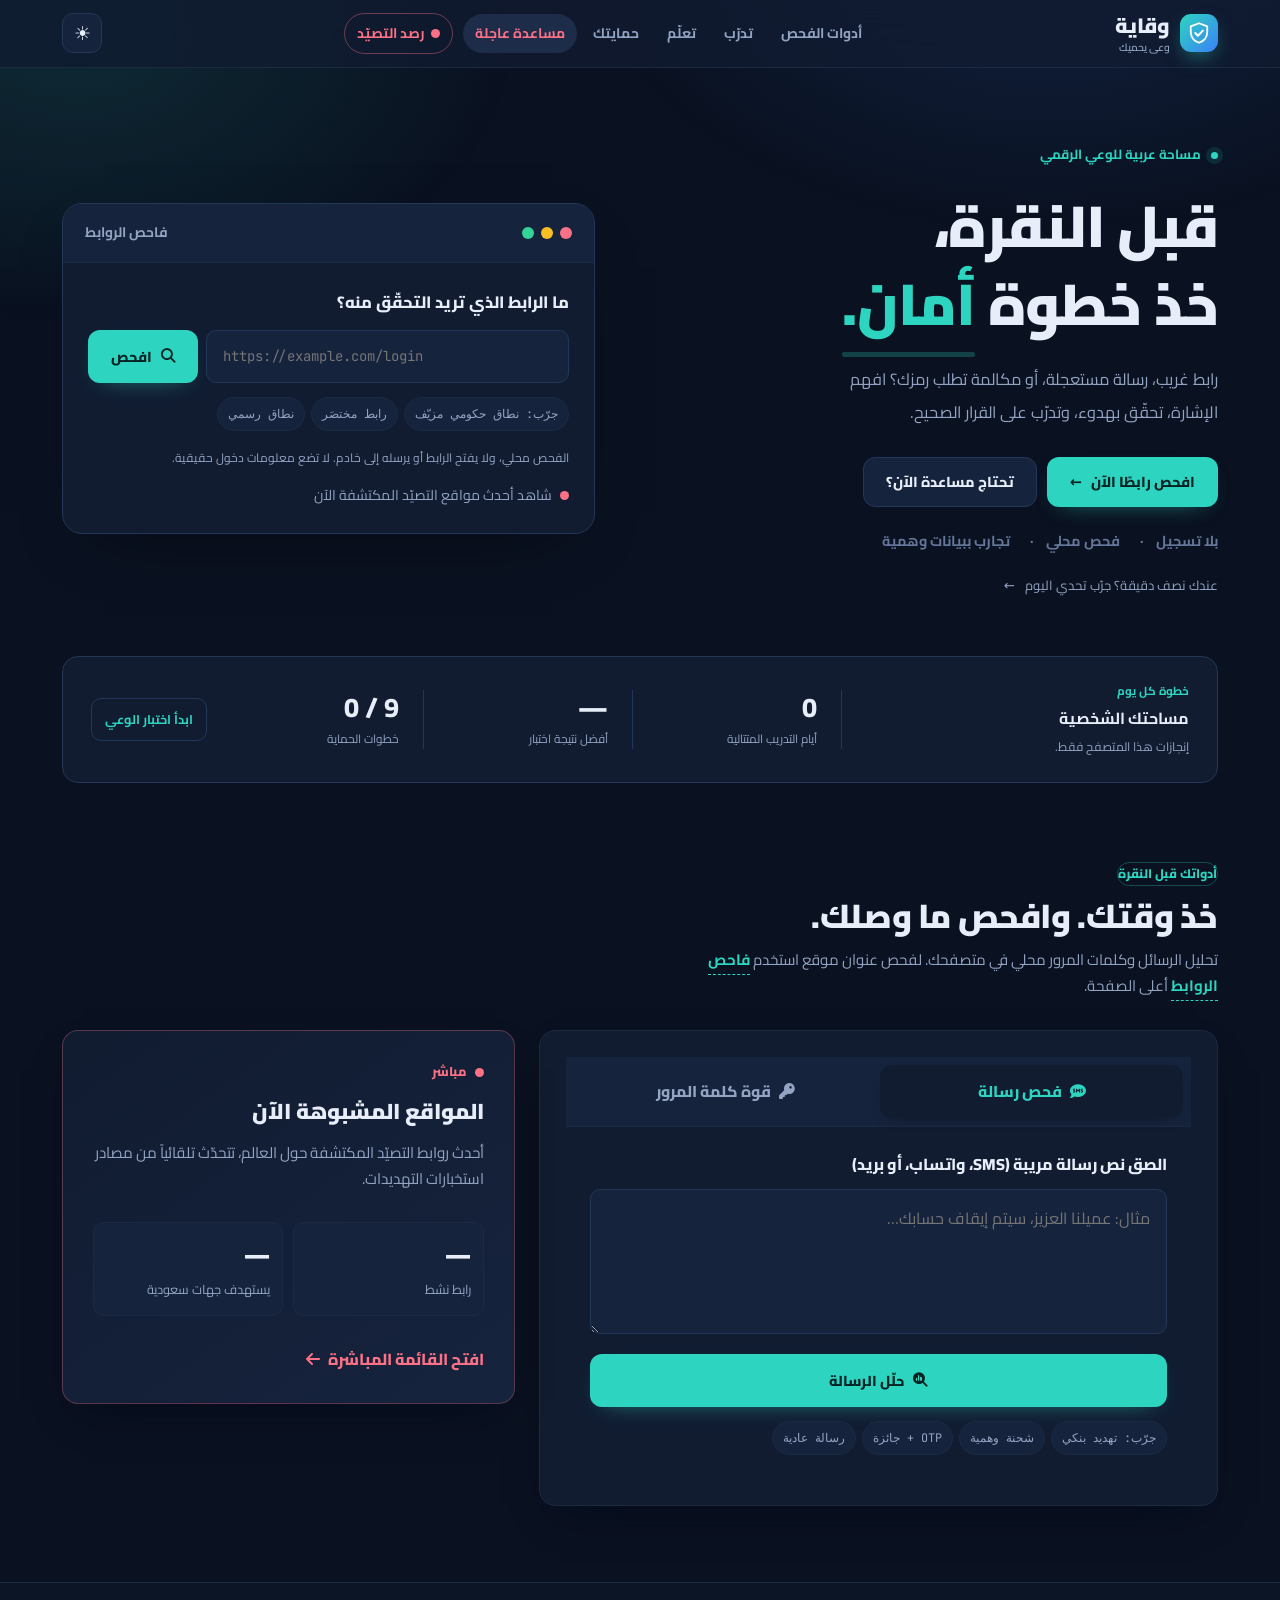
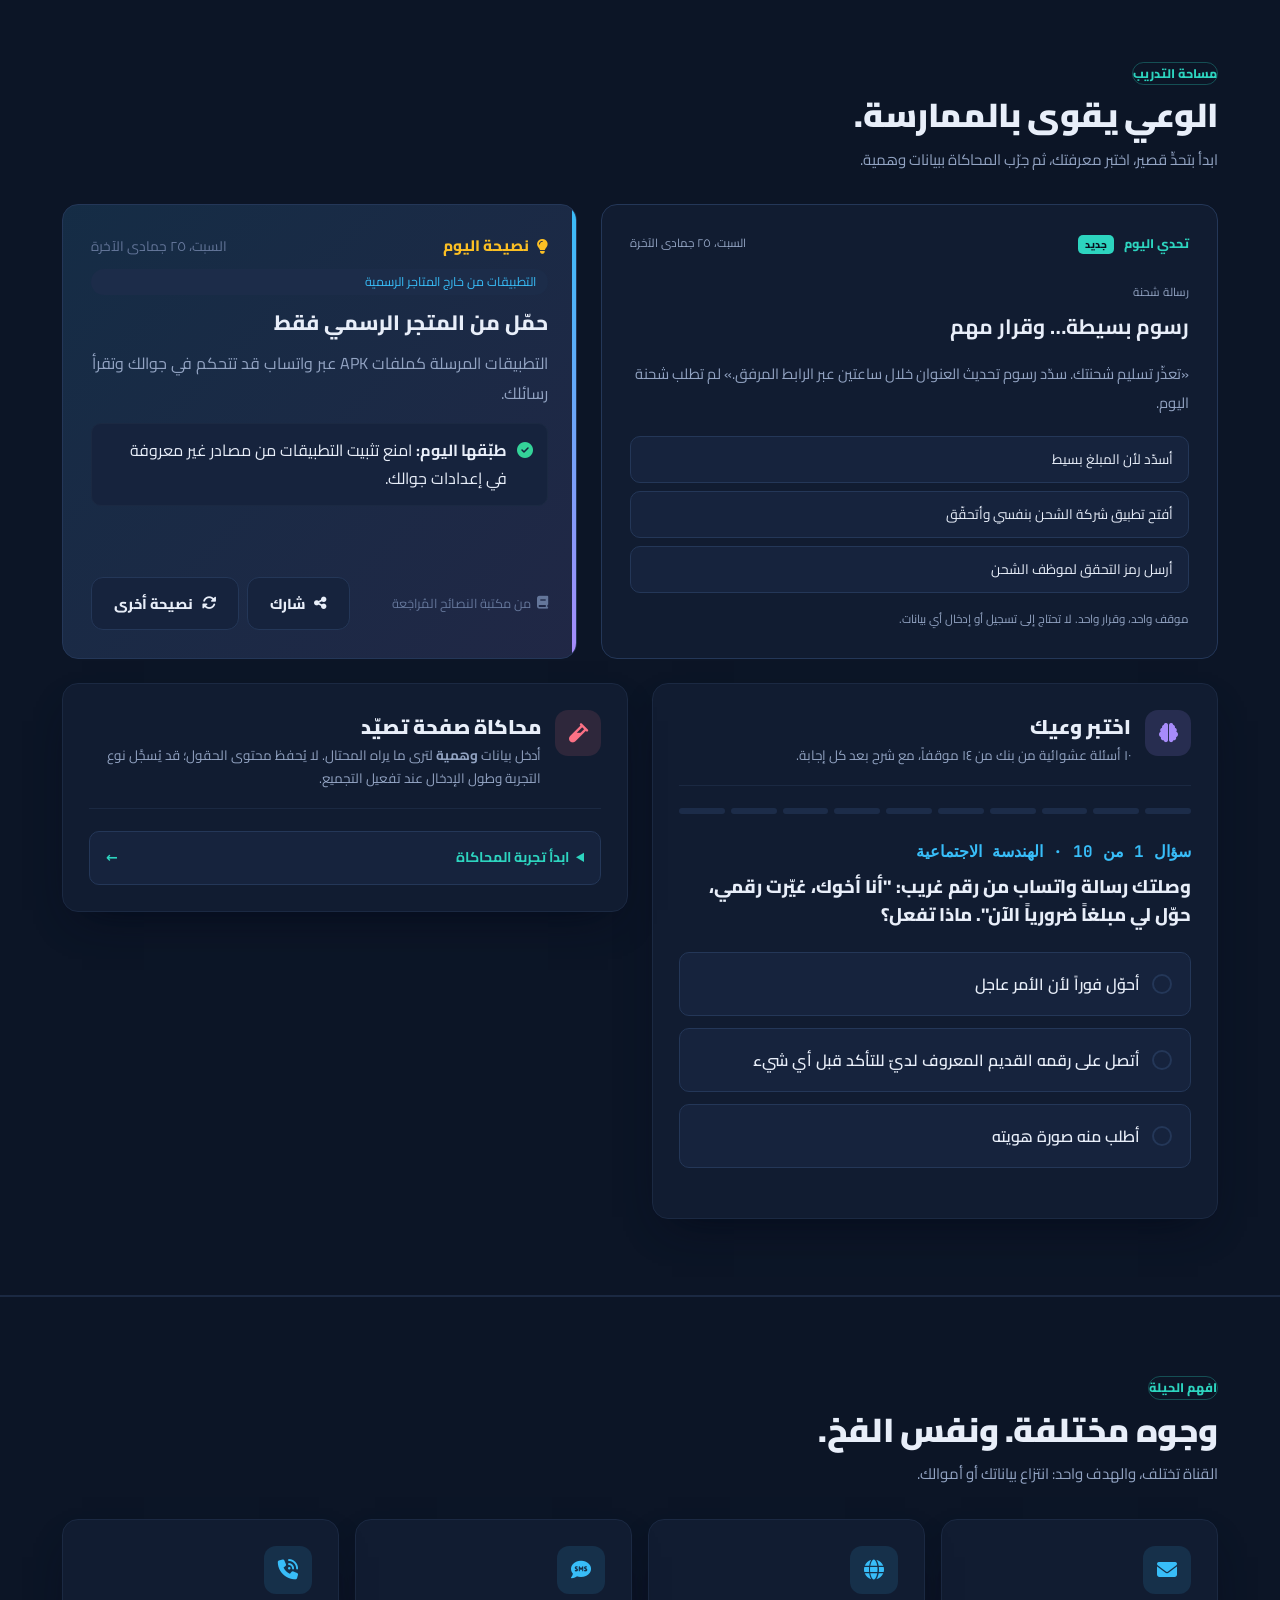
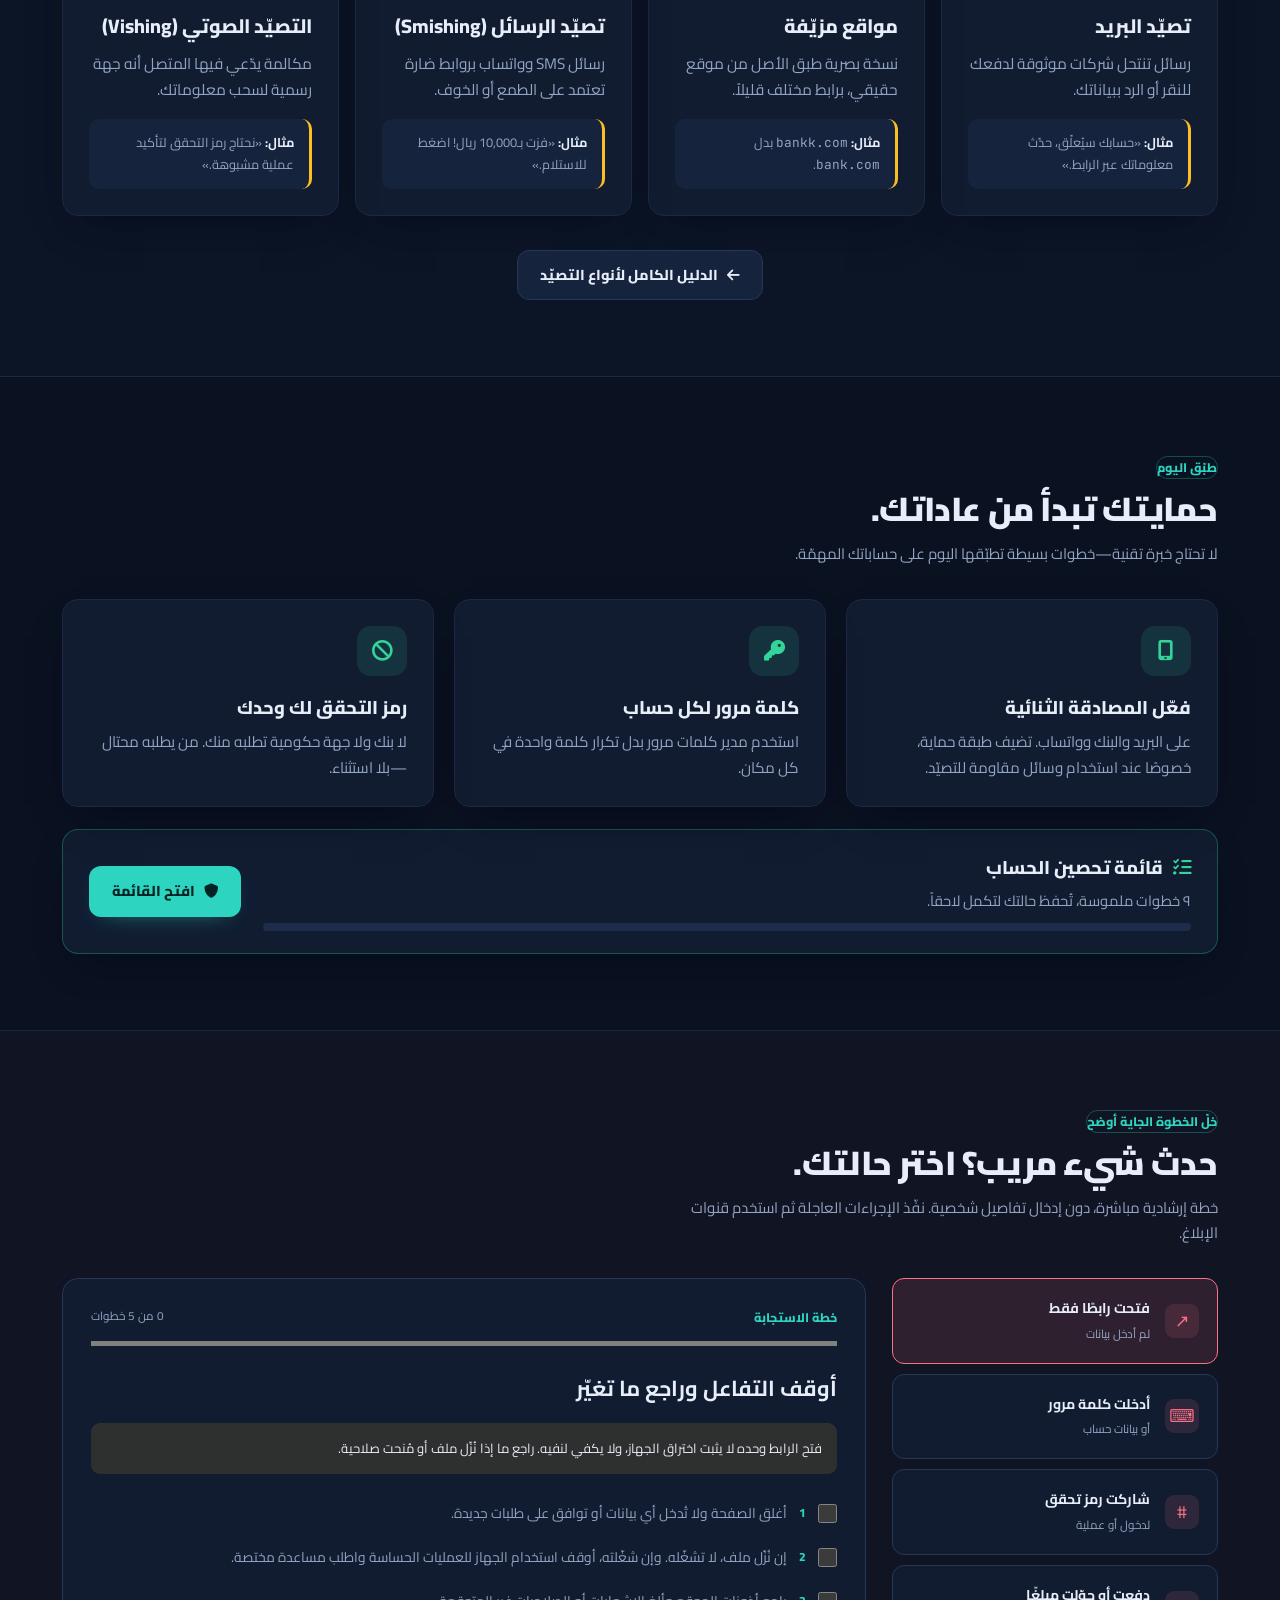
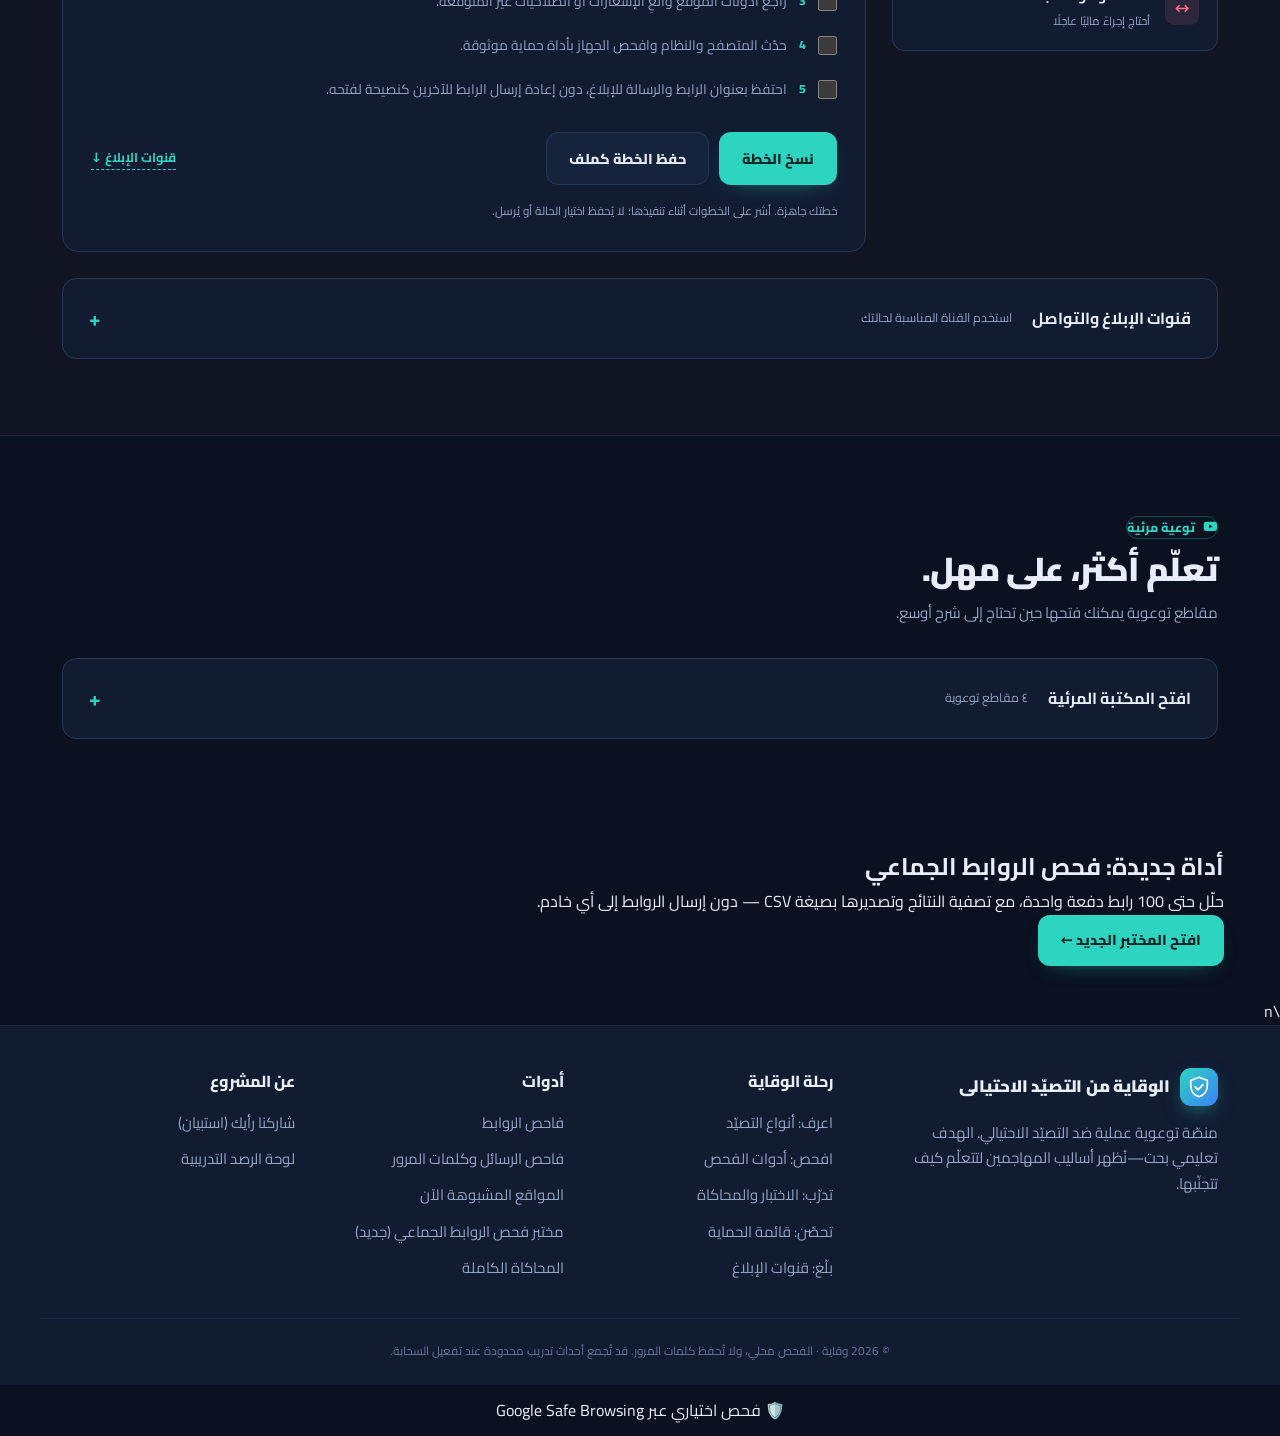
==== commit 2251ed5e: "Add files via upload" ====
--- a/site/index.html
+++ b/site/index.html
@@ -393,5 +393,5 @@
   <script src="js/cloud-config.js"></script>
   <script type="module" src="js/app.js"></script>
   <script src="js/enhancements.js" defer></script>
-</body>
+<p style="text-align:center;padding:12px"><a href="pages/safe-browsing.html">🛡️ فحص اختياري عبر Google Safe Browsing</a></p></body>
 </html>
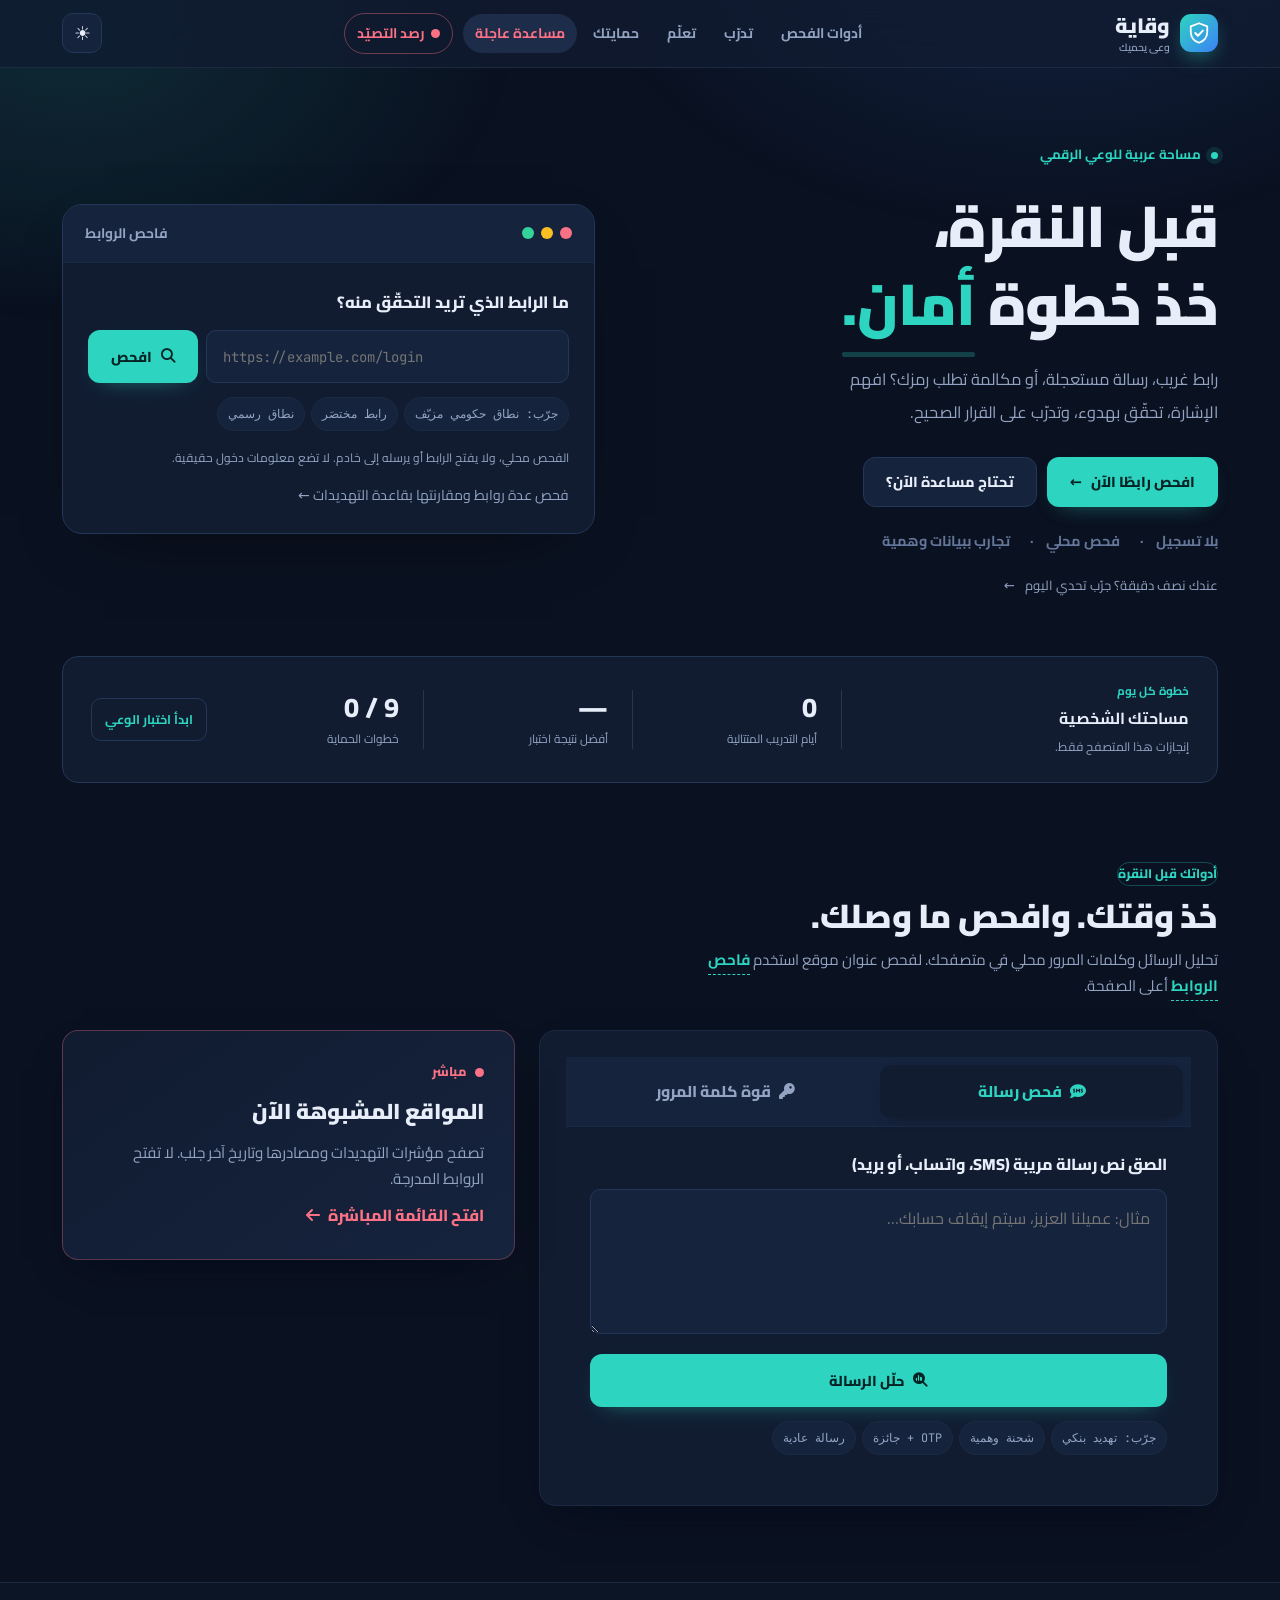
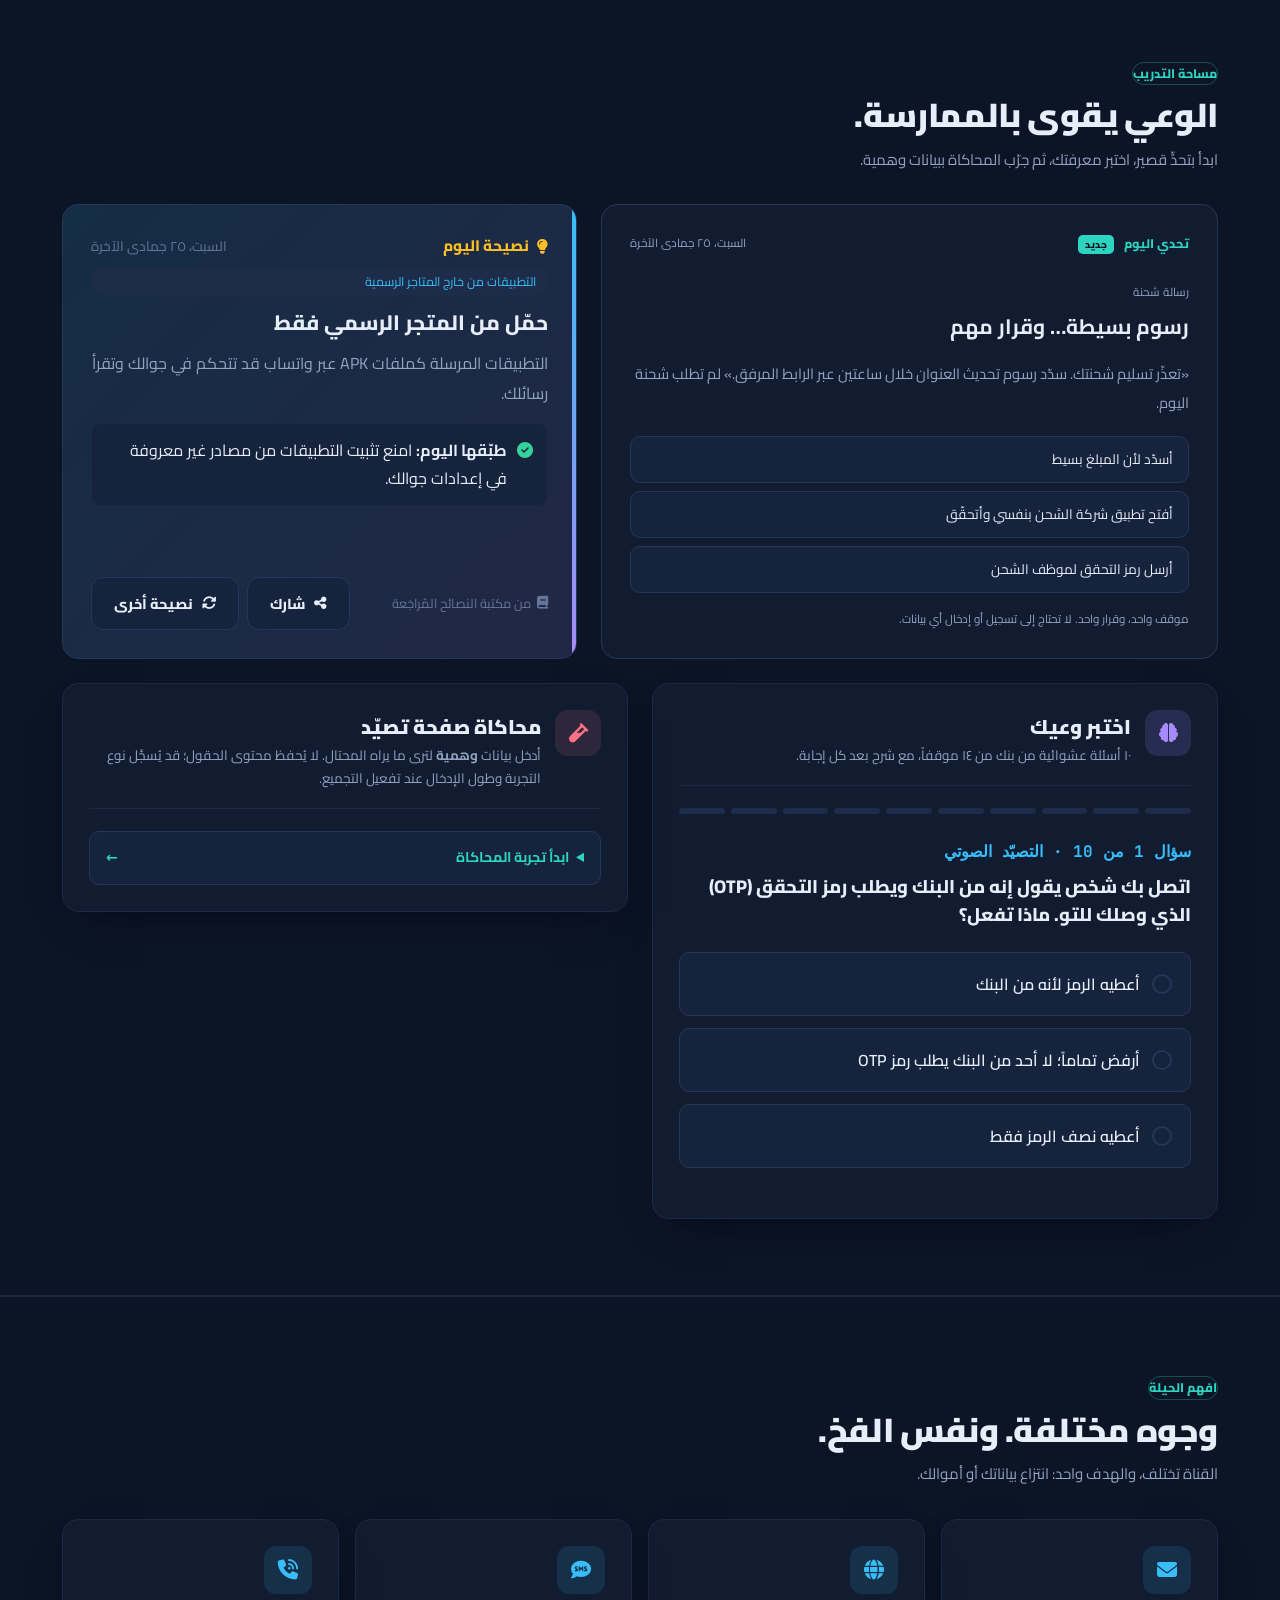
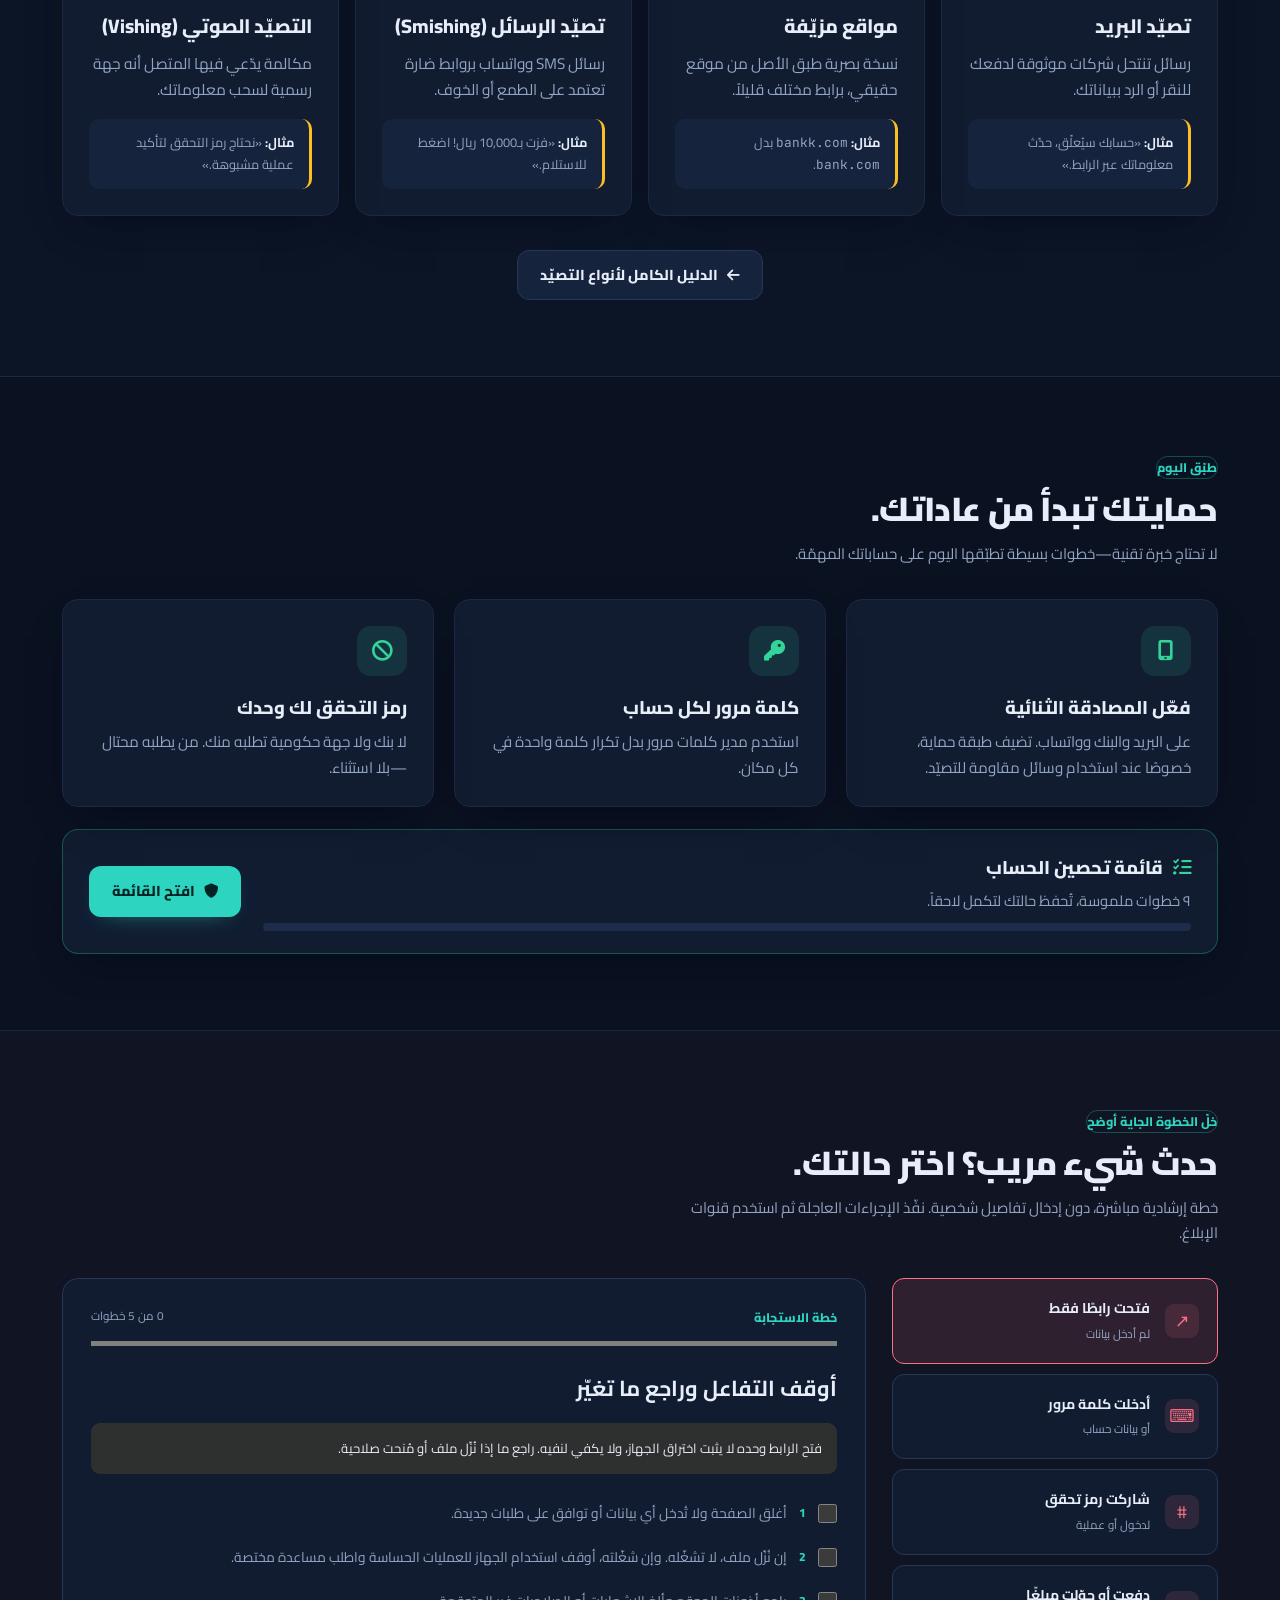
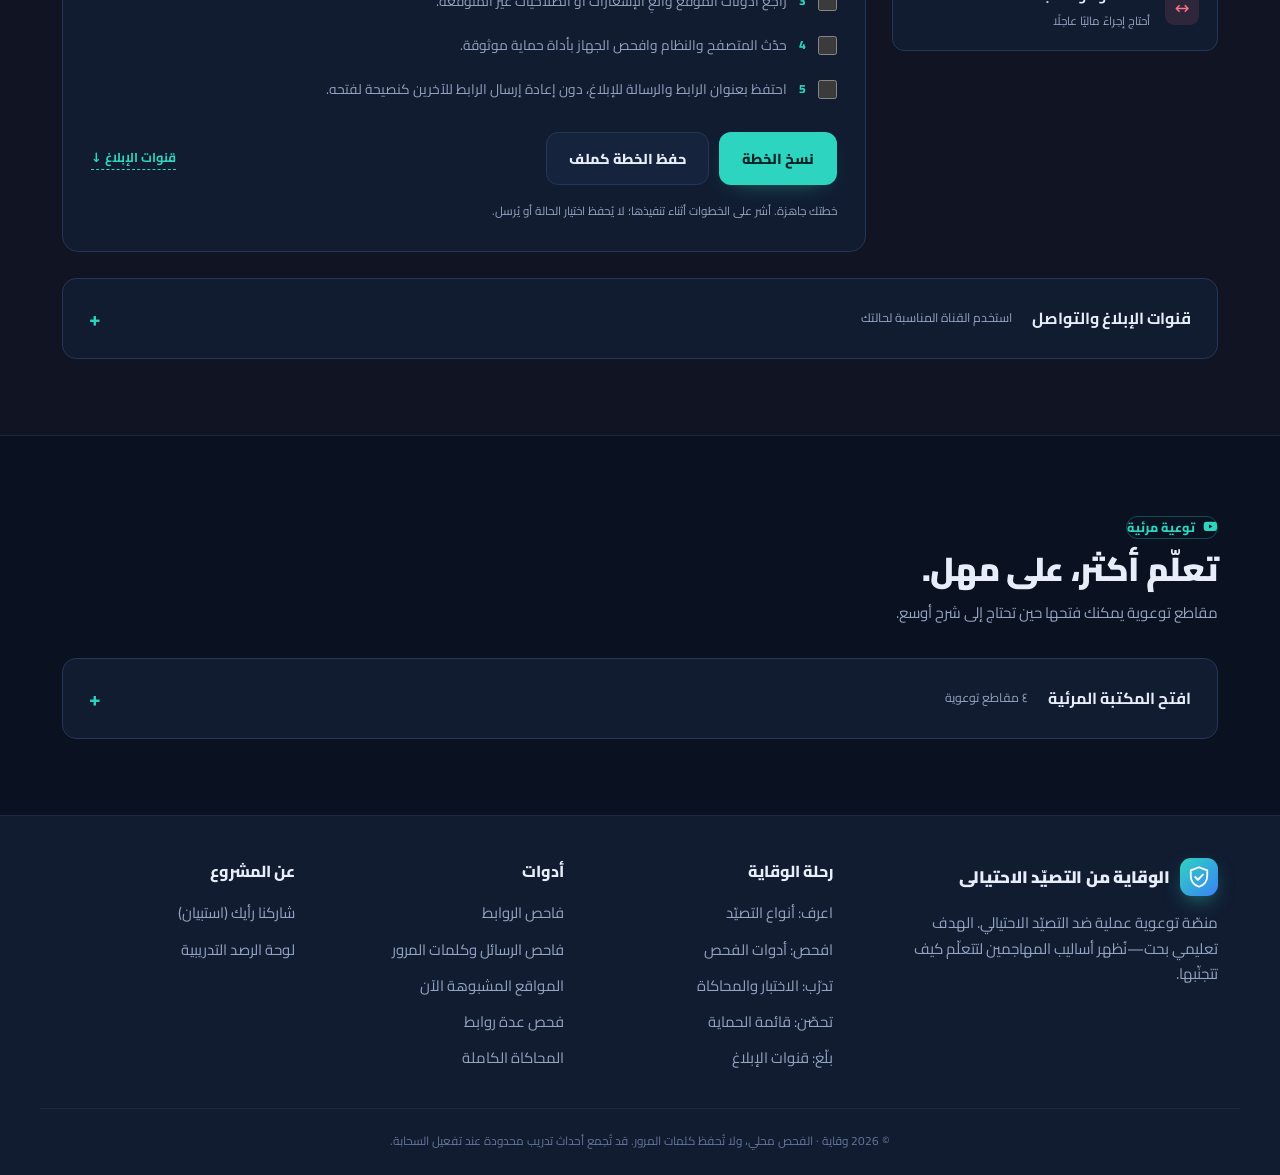
==== commit 35ff68cc: "ui: remove duplicate promotions and unavailable Google entry" ====
--- a/site/index.html
+++ b/site/index.html
@@ -71,7 +71,7 @@
           </div>
           <p class="scan-privacy">الفحص محلي، ولا يفتح الرابط أو يرسله إلى خادم. لا تضع معلومات دخول حقيقية.</p>
           <div class="verdict" id="verdict" aria-live="polite"></div>
-          <a class="feed-link" href="pages/threat-feed.html"><span class="live-dot"></span> شاهد أحدث مواقع التصيّد المكتشفة الآن</a>
+          <a class="feed-link" href="pages/bulk-tools.html">فحص عدة روابط ومقارنتها بقاعدة التهديدات ←</a>
         </div>
       </div>
     </div>
@@ -137,11 +137,8 @@
         <a class="card feed-teaser" href="pages/threat-feed.html">
           <span class="ft-live"><span class="live-dot"></span> مباشر</span>
           <h3>المواقع المشبوهة الآن</h3>
-          <p>أحدث روابط التصيّد المكتشفة حول العالم، تتحدّث تلقائياً من مصادر استخبارات التهديدات.</p>
-          <div class="ft-stats">
-            <div><b id="ft-total">—</b><span>رابط نشط</span></div>
-            <div><b id="ft-sa">—</b><span>يستهدف جهات سعودية</span></div>
-          </div>
+          <p>تصفح مؤشرات التهديدات ومصادرها وتاريخ آخر جلب. لا تفتح الروابط المدرجة.</p>
+
           <span class="ft-go">افتح القائمة المباشرة <i class="fas fa-arrow-left"></i></span>
         </a>
       </div>
@@ -351,7 +348,7 @@
   </section>
   </main>
 
-  <section class="container" style="padding:32px 16px"><h2>أداة جديدة: فحص الروابط الجماعي</h2><p>حلّل حتى 100 رابط دفعة واحدة، مع تصفية النتائج وتصديرها بصيغة CSV — دون إرسال الروابط إلى أي خادم.</p><a class="btn btn-primary" href="pages/bulk-tools.html">افتح المختبر الجديد ←</a></section>\n  <!-- ═════════ التذييل ═════════ -->
+  <!-- ═════════ التذييل ═════════ -->
   <footer class="footer">
     <div class="container footer-grid">
       <div class="f-about">
@@ -373,7 +370,7 @@
         <ul>
           <li><a href="#inspector">فاحص الروابط</a></li>
           <li><a href="#check">فاحص الرسائل وكلمات المرور</a></li>
-          <li><a href="pages/threat-feed.html">المواقع المشبوهة الآن</a></li><li><a href="pages/bulk-tools.html">مختبر فحص الروابط الجماعي (جديد)</a></li>
+          <li><a href="pages/threat-feed.html">المواقع المشبوهة الآن</a></li><li><a href="pages/bulk-tools.html">فحص عدة روابط</a></li>
           <li><a href="pages/fake-login.html">المحاكاة الكاملة</a></li>
         </ul>
       </div>
@@ -393,5 +390,5 @@
   <script src="js/cloud-config.js"></script>
   <script type="module" src="js/app.js"></script>
   <script src="js/enhancements.js" defer></script>
-<p style="text-align:center;padding:12px"><a href="pages/safe-browsing.html">🛡️ فحص اختياري عبر Google Safe Browsing</a></p></body>
+</body>
 </html>
